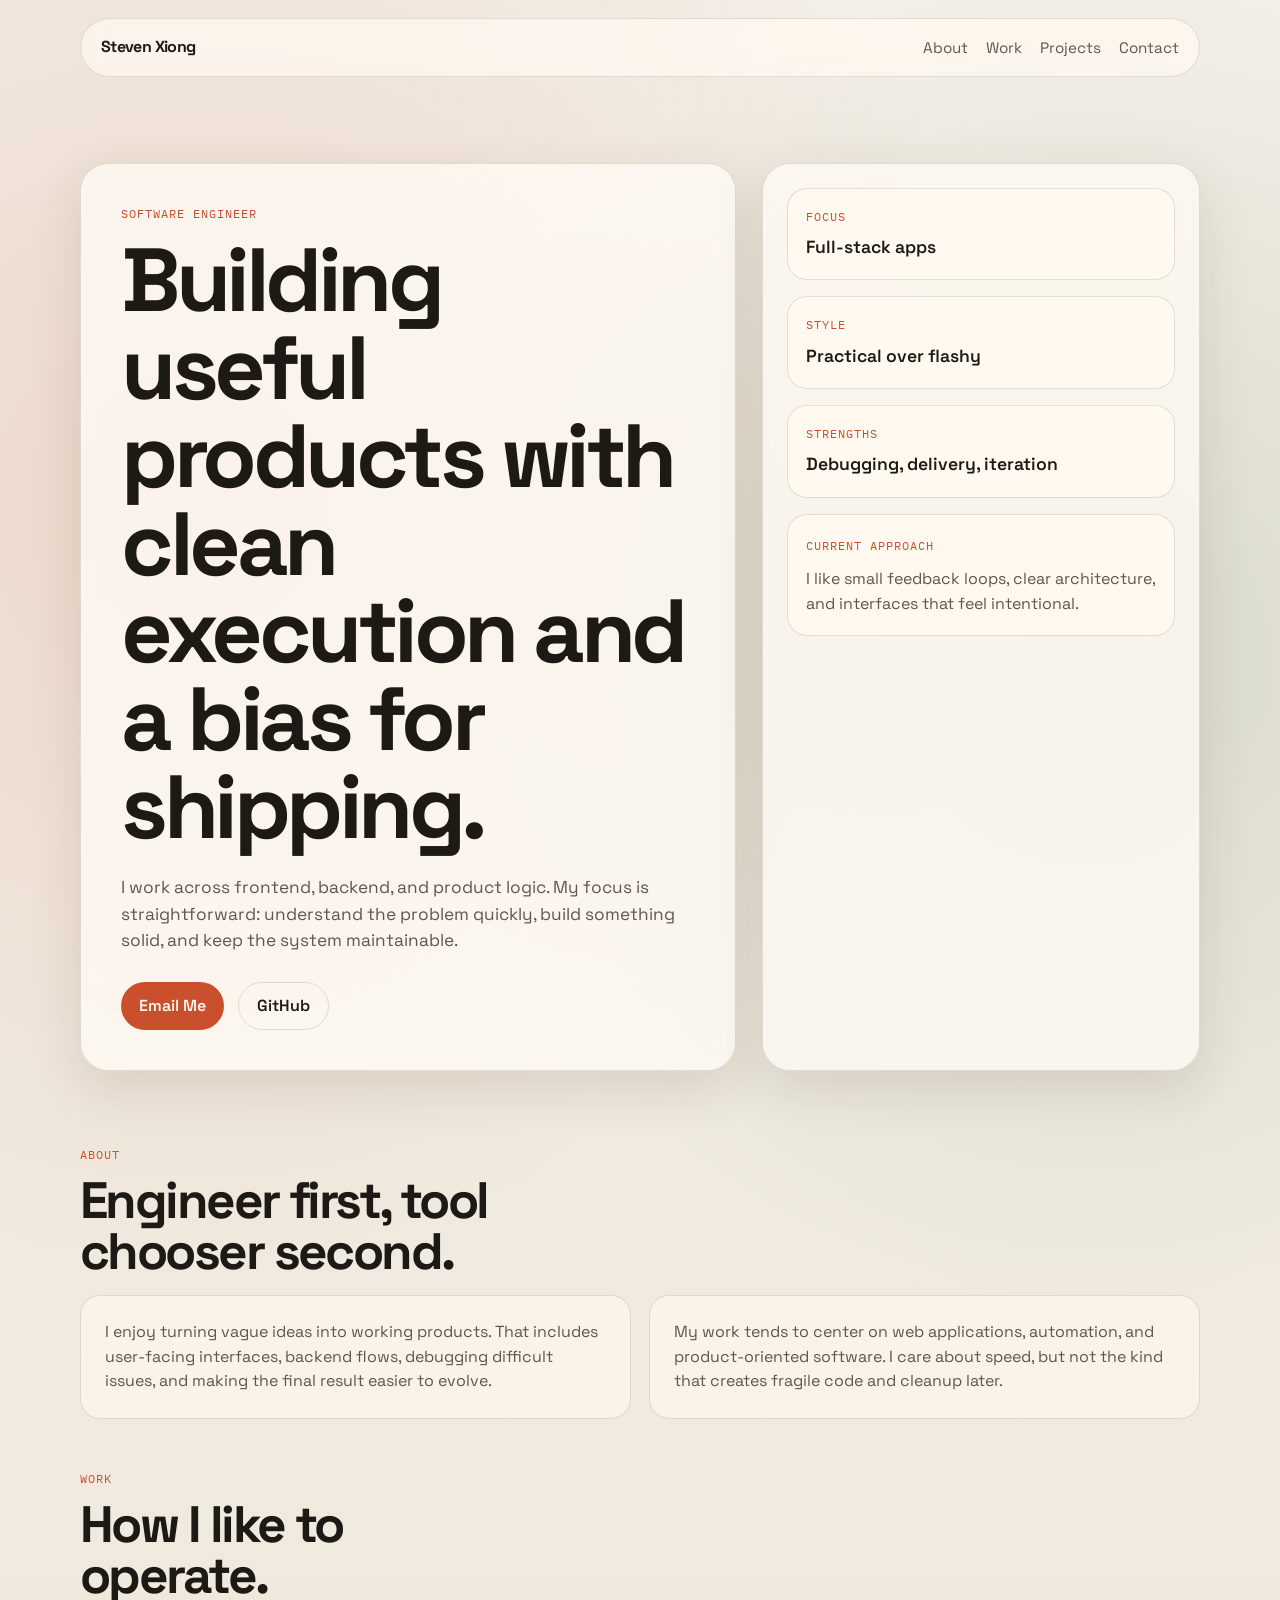
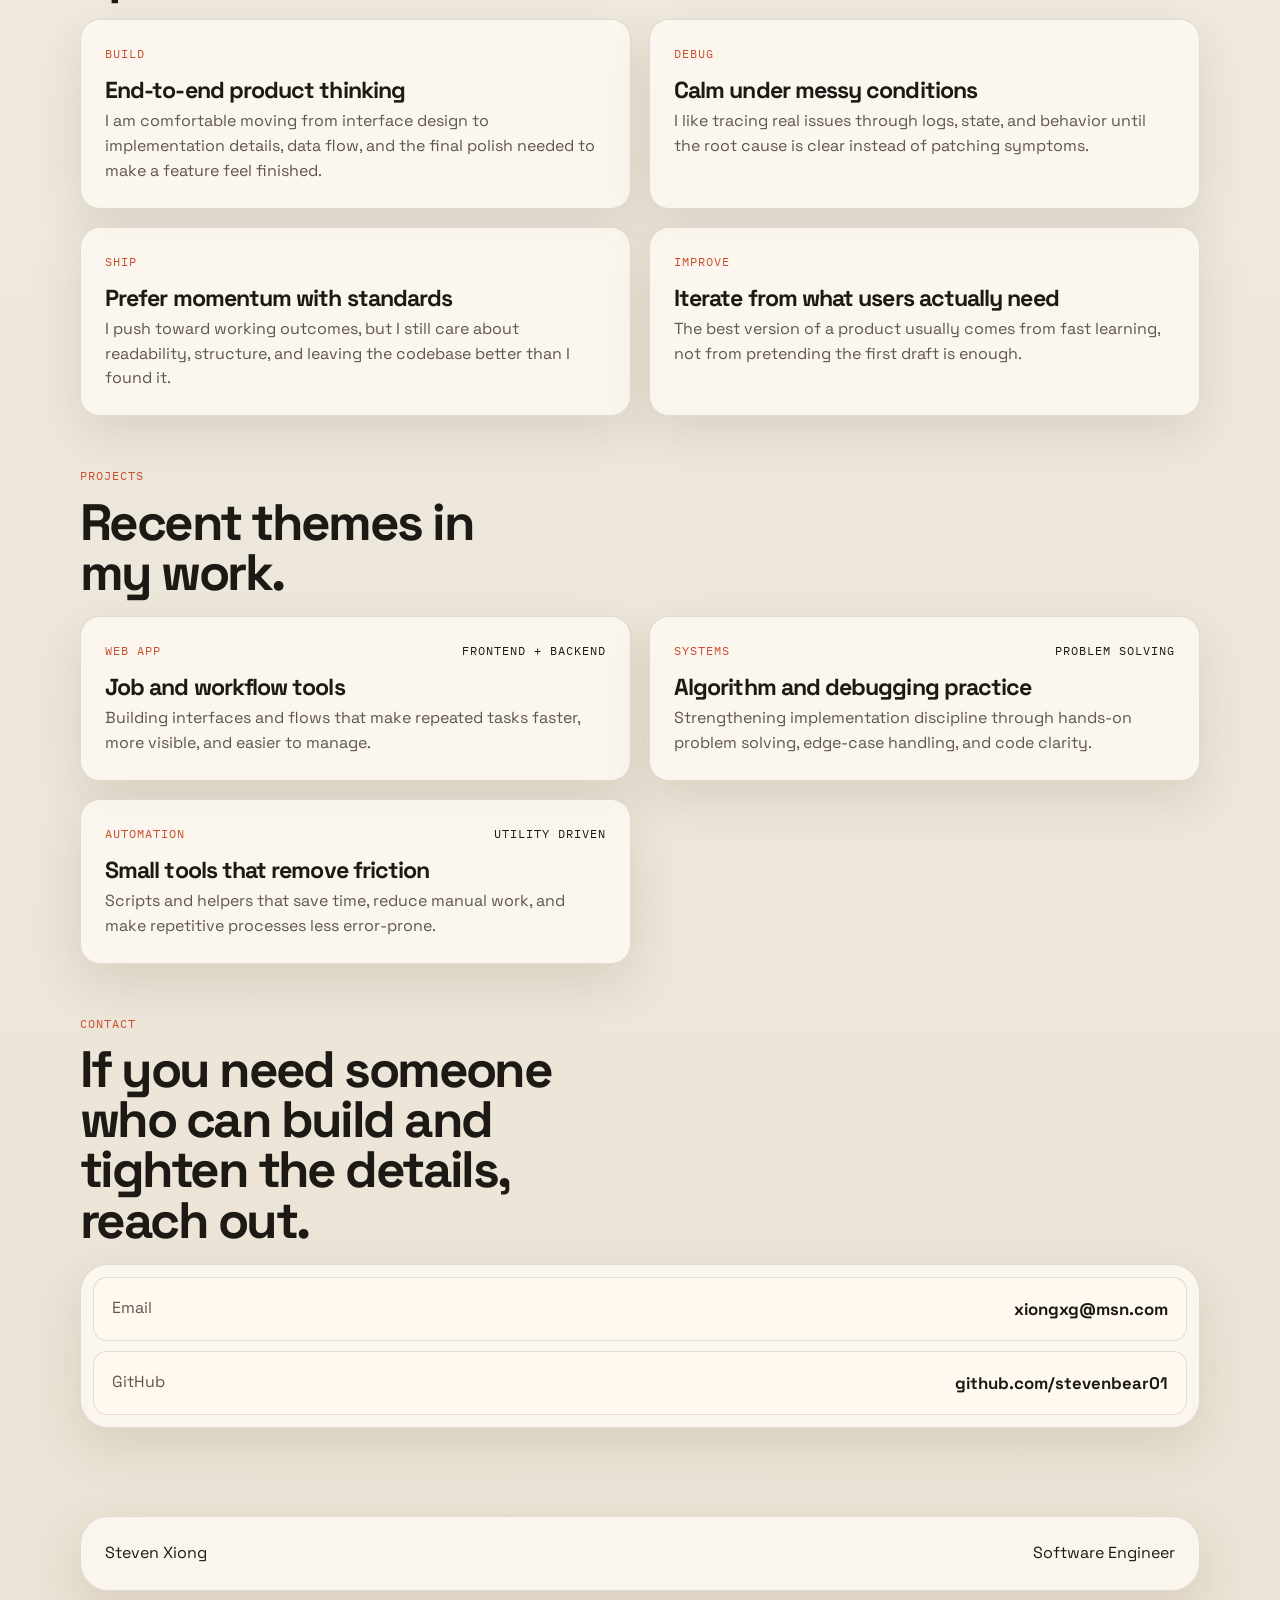
==== index.html @ 77565a5b "Build refreshed personal website" ====
<!DOCTYPE html>
<html lang="en">
<head>
    <meta charset="UTF-8">
    <meta name="viewport" content="width=device-width, initial-scale=1.0">
    <title>Steven Xiong | Software Engineer</title>
    <meta name="description" content="Steven Xiong builds practical software products with a focus on full-stack engineering, debugging, and systems that hold up in real use.">
    <link rel="preconnect" href="https://fonts.googleapis.com">
    <link rel="preconnect" href="https://fonts.gstatic.com" crossorigin>
    <link href="https://fonts.googleapis.com/css2?family=Space+Grotesk:wght@400;500;700&family=IBM+Plex+Mono:wght@400;500&display=swap" rel="stylesheet">
    <link rel="stylesheet" href="style.css">
</head>
<body>
    <div class="page-noise" aria-hidden="true"></div>
    <header class="topbar">
        <a class="wordmark" href="#home">Steven Xiong</a>
        <nav class="nav">
            <a href="#about">About</a>
            <a href="#work">Work</a>
            <a href="#projects">Projects</a>
            <a href="#contact">Contact</a>
        </nav>
    </header>

    <main>
        <section class="hero" id="home">
            <div class="hero-copy">
                <p class="eyebrow">Software Engineer</p>
                <h1>Building useful products with clean execution and a bias for shipping.</h1>
                <p class="hero-text">
                    I work across frontend, backend, and product logic. My focus is straightforward:
                    understand the problem quickly, build something solid, and keep the system maintainable.
                </p>
                <div class="hero-actions">
                    <a class="button button-primary" href="mailto:xiongxg@msn.com">Email Me</a>
                    <a class="button button-secondary" href="https://github.com/stevenbear01" target="_blank" rel="noreferrer">GitHub</a>
                </div>
            </div>
            <aside class="hero-panel">
                <div class="stat">
                    <span class="stat-label">Focus</span>
                    <span class="stat-value">Full-stack apps</span>
                </div>
                <div class="stat">
                    <span class="stat-label">Style</span>
                    <span class="stat-value">Practical over flashy</span>
                </div>
                <div class="stat">
                    <span class="stat-label">Strengths</span>
                    <span class="stat-value">Debugging, delivery, iteration</span>
                </div>
                <div class="hero-note">
                    <span class="note-kicker">Current approach</span>
                    <p>I like small feedback loops, clear architecture, and interfaces that feel intentional.</p>
                </div>
            </aside>
        </section>

        <section class="section" id="about">
            <div class="section-heading">
                <p class="eyebrow">About</p>
                <h2>Engineer first, tool chooser second.</h2>
            </div>
            <div class="about-grid">
                <p>
                    I enjoy turning vague ideas into working products. That includes user-facing interfaces,
                    backend flows, debugging difficult issues, and making the final result easier to evolve.
                </p>
                <p>
                    My work tends to center on web applications, automation, and product-oriented software.
                    I care about speed, but not the kind that creates fragile code and cleanup later.
                </p>
            </div>
        </section>

        <section class="section" id="work">
            <div class="section-heading">
                <p class="eyebrow">Work</p>
                <h2>How I like to operate.</h2>
            </div>
            <div class="cards two-column">
                <article class="card">
                    <p class="card-tag">Build</p>
                    <h3>End-to-end product thinking</h3>
                    <p>
                        I am comfortable moving from interface design to implementation details,
                        data flow, and the final polish needed to make a feature feel finished.
                    </p>
                </article>
                <article class="card">
                    <p class="card-tag">Debug</p>
                    <h3>Calm under messy conditions</h3>
                    <p>
                        I like tracing real issues through logs, state, and behavior until the root
                        cause is clear instead of patching symptoms.
                    </p>
                </article>
                <article class="card">
                    <p class="card-tag">Ship</p>
                    <h3>Prefer momentum with standards</h3>
                    <p>
                        I push toward working outcomes, but I still care about readability,
                        structure, and leaving the codebase better than I found it.
                    </p>
                </article>
                <article class="card">
                    <p class="card-tag">Improve</p>
                    <h3>Iterate from what users actually need</h3>
                    <p>
                        The best version of a product usually comes from fast learning,
                        not from pretending the first draft is enough.
                    </p>
                </article>
            </div>
        </section>

        <section class="section" id="projects">
            <div class="section-heading">
                <p class="eyebrow">Projects</p>
                <h2>Recent themes in my work.</h2>
            </div>
            <div class="cards project-grid">
                <article class="project-card">
                    <div class="project-top">
                        <p class="card-tag">Web App</p>
                        <span class="project-meta">Frontend + backend</span>
                    </div>
                    <h3>Job and workflow tools</h3>
                    <p>
                        Building interfaces and flows that make repeated tasks faster,
                        more visible, and easier to manage.
                    </p>
                </article>
                <article class="project-card">
                    <div class="project-top">
                        <p class="card-tag">Systems</p>
                        <span class="project-meta">Problem solving</span>
                    </div>
                    <h3>Algorithm and debugging practice</h3>
                    <p>
                        Strengthening implementation discipline through hands-on problem solving,
                        edge-case handling, and code clarity.
                    </p>
                </article>
                <article class="project-card">
                    <div class="project-top">
                        <p class="card-tag">Automation</p>
                        <span class="project-meta">Utility driven</span>
                    </div>
                    <h3>Small tools that remove friction</h3>
                    <p>
                        Scripts and helpers that save time, reduce manual work,
                        and make repetitive processes less error-prone.
                    </p>
                </article>
            </div>
        </section>

        <section class="section contact-section" id="contact">
            <div class="section-heading">
                <p class="eyebrow">Contact</p>
                <h2>If you need someone who can build and tighten the details, reach out.</h2>
            </div>
            <div class="contact-panel">
                <a class="contact-line" href="mailto:xiongxg@msn.com">
                    <span>Email</span>
                    <strong>xiongxg@msn.com</strong>
                </a>
                <a class="contact-line" href="https://github.com/stevenbear01" target="_blank" rel="noreferrer">
                    <span>GitHub</span>
                    <strong>github.com/stevenbear01</strong>
                </a>
            </div>
        </section>
    </main>

    <footer class="footer">
        <p>Steven Xiong</p>
        <p>Software Engineer</p>
    </footer>
</body>
</html>
---- style.css ----
:root {
    --bg: #f3efe7;
    --bg-deep: #ebe3d5;
    --surface: rgba(255, 251, 245, 0.76);
    --surface-strong: #fff9f0;
    --text: #1d1a16;
    --muted: #5f564d;
    --line: rgba(29, 26, 22, 0.12);
    --accent: #c94f2d;
    --accent-soft: #f2b98e;
    --shadow: 0 18px 50px rgba(74, 46, 24, 0.12);
    --radius-xl: 28px;
    --radius-lg: 20px;
    --radius-md: 14px;
}

* {
    box-sizing: border-box;
    margin: 0;
    padding: 0;
}

html {
    scroll-behavior: smooth;
}

body {
    min-height: 100vh;
    background:
        radial-gradient(circle at 15% 15%, rgba(201, 79, 45, 0.14), transparent 28%),
        radial-gradient(circle at 85% 20%, rgba(94, 126, 84, 0.18), transparent 24%),
        linear-gradient(180deg, var(--bg) 0%, var(--bg-deep) 100%);
    color: var(--text);
    font-family: "Space Grotesk", sans-serif;
    line-height: 1.55;
}

.page-noise {
    position: fixed;
    inset: 0;
    pointer-events: none;
    opacity: 0.18;
    background-image:
        linear-gradient(rgba(0, 0, 0, 0.03) 1px, transparent 1px),
        linear-gradient(90deg, rgba(0, 0, 0, 0.03) 1px, transparent 1px);
    background-size: 24px 24px;
    mask-image: radial-gradient(circle at center, black 40%, transparent 100%);
}

.topbar,
main,
.footer {
    width: min(1120px, calc(100% - 32px));
    margin: 0 auto;
}

.topbar {
    position: sticky;
    top: 0;
    z-index: 20;
    margin-top: 18px;
    padding: 16px 20px;
    border: 1px solid var(--line);
    border-radius: 999px;
    background: rgba(255, 249, 240, 0.74);
    backdrop-filter: blur(14px);
    display: flex;
    align-items: center;
    justify-content: space-between;
}

.wordmark {
    color: var(--text);
    text-decoration: none;
    font-weight: 700;
    letter-spacing: -0.04em;
}

.nav {
    display: flex;
    gap: 18px;
    flex-wrap: wrap;
}

.nav a {
    color: var(--muted);
    text-decoration: none;
    font-size: 0.95rem;
}

.nav a:hover,
.nav a:focus-visible,
.wordmark:hover,
.wordmark:focus-visible {
    color: var(--accent);
}

main {
    padding: 42px 0 80px;
}

.hero,
.section,
.footer {
    position: relative;
}

.hero {
    display: grid;
    grid-template-columns: 1.35fr 0.9fr;
    gap: 26px;
    align-items: stretch;
    padding: 44px 0 56px;
}

.hero-copy,
.hero-panel,
.card,
.project-card,
.contact-panel,
.footer {
    border: 1px solid var(--line);
    background: var(--surface);
    backdrop-filter: blur(8px);
    box-shadow: var(--shadow);
}

.hero-copy {
    border-radius: var(--radius-xl);
    padding: 40px;
}

.eyebrow,
.card-tag,
.stat-label,
.note-kicker,
.project-meta {
    font-family: "IBM Plex Mono", monospace;
    text-transform: uppercase;
    letter-spacing: 0.08em;
    font-size: 0.78rem;
}

.eyebrow,
.card-tag,
.stat-label,
.note-kicker {
    color: var(--accent);
}

.hero h1,
.section h2 {
    letter-spacing: -0.05em;
    line-height: 0.98;
}

.hero h1 {
    margin-top: 14px;
    font-size: clamp(3.2rem, 7vw, 6.4rem);
    max-width: 10ch;
}

.hero-text {
    margin-top: 22px;
    max-width: 58ch;
    font-size: 1.08rem;
    color: var(--muted);
}

.hero-actions {
    margin-top: 28px;
    display: flex;
    gap: 14px;
    flex-wrap: wrap;
}

.button {
    display: inline-flex;
    align-items: center;
    justify-content: center;
    min-height: 48px;
    padding: 0 18px;
    border-radius: 999px;
    text-decoration: none;
    font-weight: 600;
    transition: transform 180ms ease, background-color 180ms ease, color 180ms ease;
}

.button:hover,
.button:focus-visible {
    transform: translateY(-2px);
}

.button-primary {
    background: var(--accent);
    color: #fff8f1;
}

.button-secondary {
    border: 1px solid var(--line);
    background: transparent;
    color: var(--text);
}

.hero-panel {
    border-radius: var(--radius-xl);
    padding: 24px;
    display: grid;
    gap: 16px;
    align-content: start;
}

.stat,
.hero-note {
    border-radius: var(--radius-lg);
    background: var(--surface-strong);
    border: 1px solid var(--line);
    padding: 18px;
}

.stat {
    display: grid;
    gap: 8px;
}

.stat-value {
    font-size: 1.1rem;
    font-weight: 600;
}

.hero-note p {
    margin-top: 10px;
    color: var(--muted);
}

.section {
    padding: 18px 0 8px;
}

.section + .section {
    margin-top: 24px;
}

.section-heading {
    display: grid;
    gap: 12px;
    margin-bottom: 18px;
}

.section h2 {
    font-size: clamp(2rem, 4vw, 3.4rem);
    max-width: 13ch;
}

.about-grid {
    display: grid;
    grid-template-columns: 1fr 1fr;
    gap: 18px;
}

.about-grid p {
    padding: 24px;
    border-radius: var(--radius-lg);
    border: 1px solid var(--line);
    background: rgba(255, 249, 240, 0.6);
    color: var(--muted);
}

.cards {
    display: grid;
    gap: 18px;
}

.two-column,
.project-grid {
    grid-template-columns: repeat(2, minmax(0, 1fr));
}

.card,
.project-card {
    border-radius: var(--radius-lg);
    padding: 24px;
}

.card h3,
.project-card h3 {
    margin-top: 10px;
    font-size: 1.45rem;
    letter-spacing: -0.04em;
}

.card p:last-child,
.project-card p:last-child,
.contact-line span {
    color: var(--muted);
}

.project-top {
    display: flex;
    align-items: center;
    justify-content: space-between;
    gap: 12px;
}

.contact-section h2 {
    max-width: 15ch;
}

.contact-panel {
    border-radius: var(--radius-xl);
    padding: 12px;
    display: grid;
    gap: 10px;
}

.contact-line {
    display: flex;
    justify-content: space-between;
    gap: 16px;
    align-items: center;
    padding: 18px;
    border-radius: var(--radius-md);
    background: var(--surface-strong);
    border: 1px solid var(--line);
    text-decoration: none;
    color: var(--text);
}

.contact-line strong {
    font-size: 1.05rem;
}

.footer {
    margin-bottom: 28px;
    padding: 24px;
    border-radius: var(--radius-xl);
    display: flex;
    justify-content: space-between;
    gap: 12px;
}

@media (max-width: 900px) {
    .hero,
    .about-grid,
    .two-column,
    .project-grid {
        grid-template-columns: 1fr;
    }

    .topbar {
        border-radius: 26px;
        align-items: flex-start;
        flex-direction: column;
        gap: 14px;
    }

    .hero-copy,
    .hero-panel,
    .card,
    .project-card,
    .footer {
        box-shadow: 0 12px 32px rgba(74, 46, 24, 0.1);
    }
}

@media (max-width: 640px) {
    .topbar,
    main,
    .footer {
        width: min(100% - 20px, 1120px);
    }

    .hero-copy,
    .hero-panel,
    .card,
    .project-card,
    .about-grid p,
    .contact-panel {
        padding-left: 18px;
        padding-right: 18px;
    }

    .hero-copy {
        padding-top: 28px;
        padding-bottom: 28px;
    }

    .hero h1 {
        max-width: 12ch;
    }

    .contact-line,
    .footer {
        flex-direction: column;
        align-items: flex-start;
    }
}
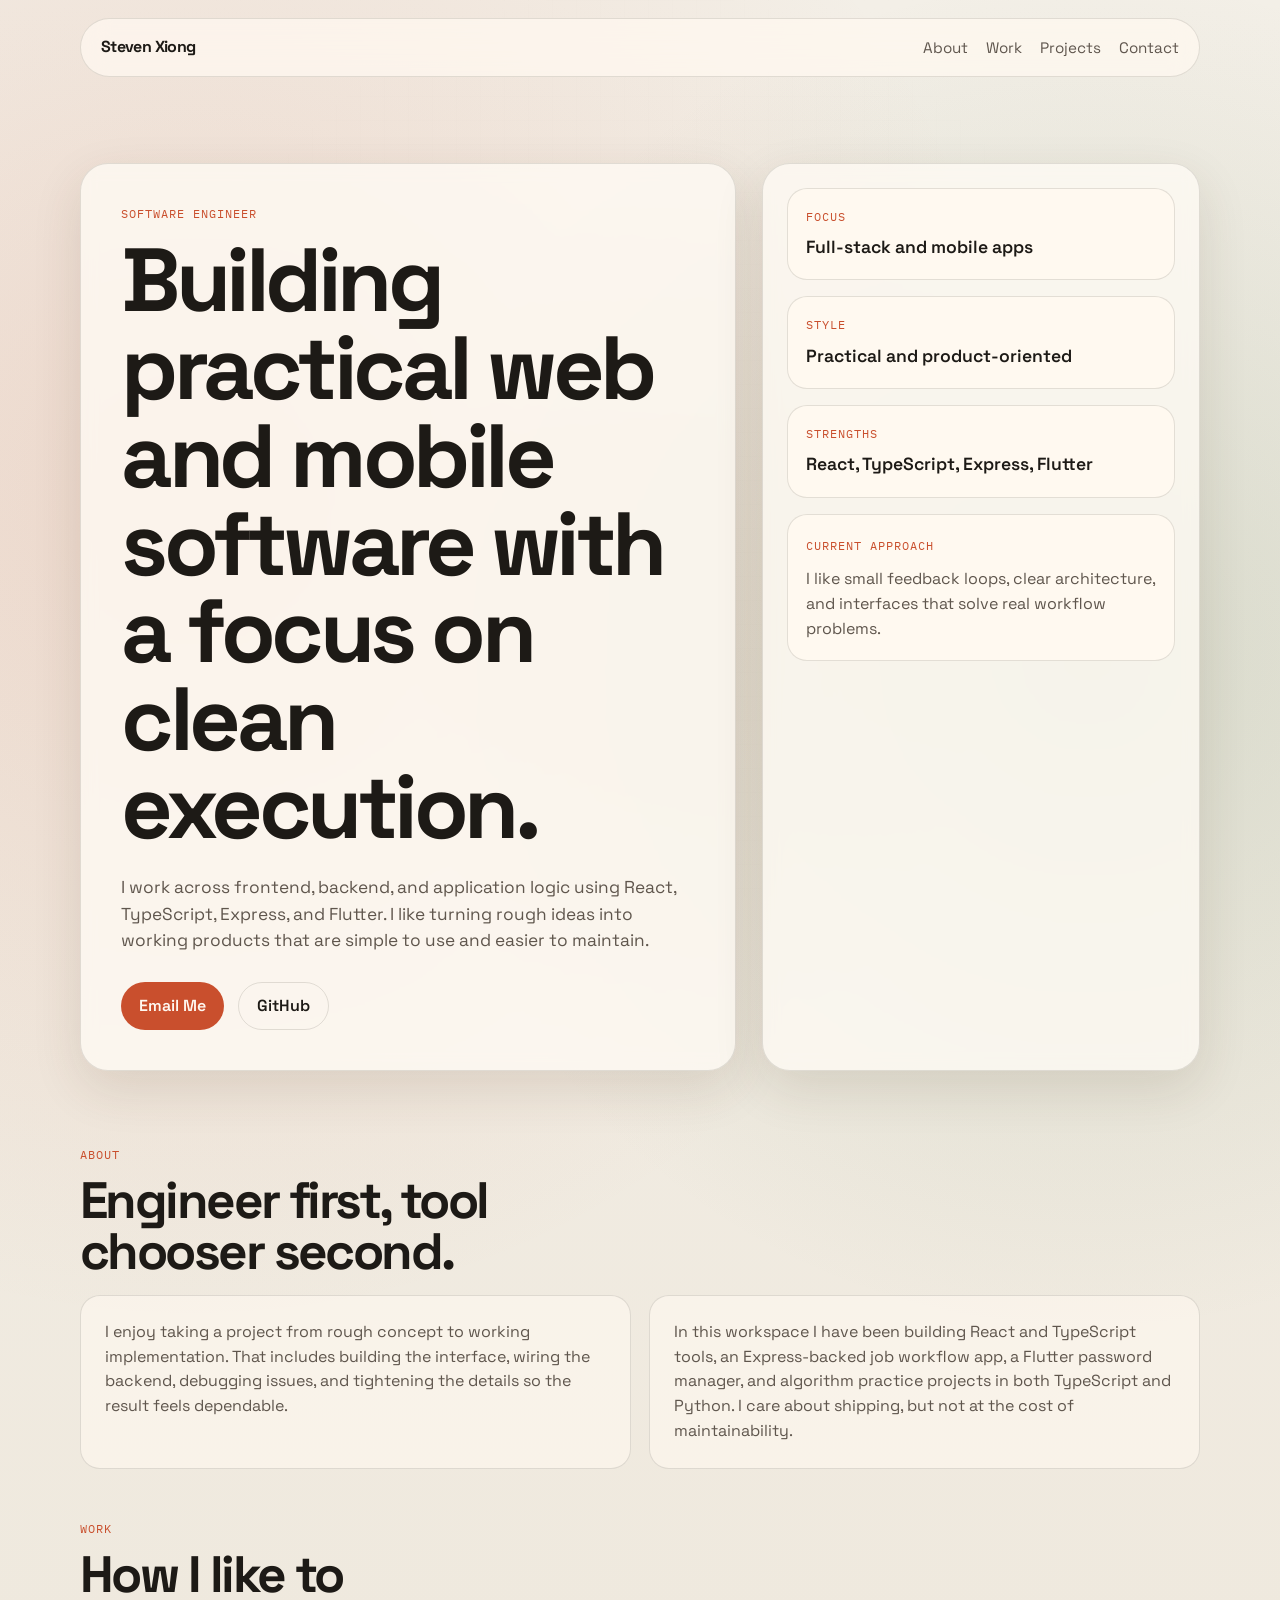
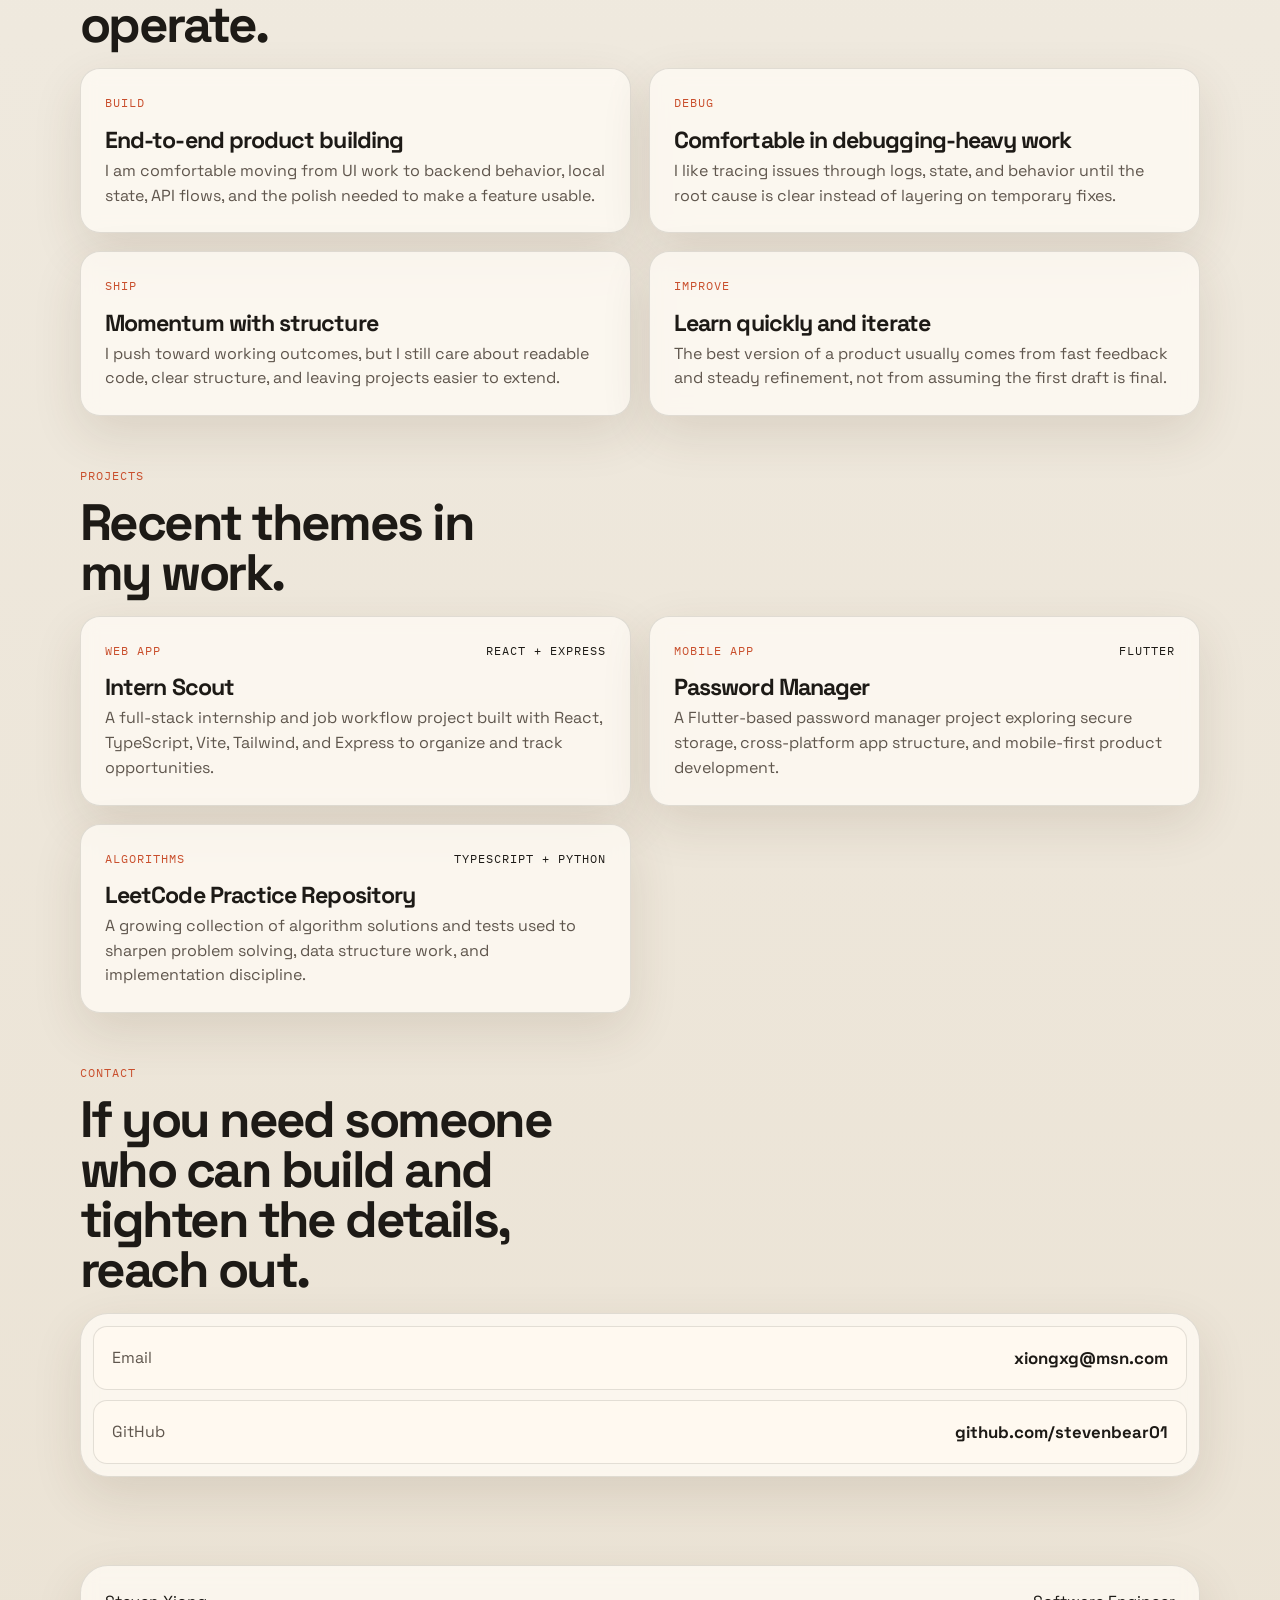
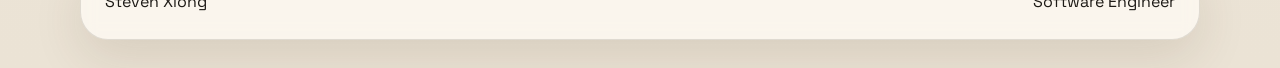
==== commit f7daf9d6: "Tailor website copy to real projects" ====
--- a/index.html
+++ b/index.html
@@ -26,10 +26,11 @@
         <section class="hero" id="home">
             <div class="hero-copy">
                 <p class="eyebrow">Software Engineer</p>
-                <h1>Building useful products with clean execution and a bias for shipping.</h1>
+                <h1>Building practical web and mobile software with a focus on clean execution.</h1>
                 <p class="hero-text">
-                    I work across frontend, backend, and product logic. My focus is straightforward:
-                    understand the problem quickly, build something solid, and keep the system maintainable.
+                    I work across frontend, backend, and application logic using React, TypeScript,
+                    Express, and Flutter. I like turning rough ideas into working products that are
+                    simple to use and easier to maintain.
                 </p>
                 <div class="hero-actions">
                     <a class="button button-primary" href="mailto:xiongxg@msn.com">Email Me</a>
@@ -39,19 +40,19 @@
             <aside class="hero-panel">
                 <div class="stat">
                     <span class="stat-label">Focus</span>
-                    <span class="stat-value">Full-stack apps</span>
+                    <span class="stat-value">Full-stack and mobile apps</span>
                 </div>
                 <div class="stat">
                     <span class="stat-label">Style</span>
-                    <span class="stat-value">Practical over flashy</span>
+                    <span class="stat-value">Practical and product-oriented</span>
                 </div>
                 <div class="stat">
                     <span class="stat-label">Strengths</span>
-                    <span class="stat-value">Debugging, delivery, iteration</span>
+                    <span class="stat-value">React, TypeScript, Express, Flutter</span>
                 </div>
                 <div class="hero-note">
                     <span class="note-kicker">Current approach</span>
-                    <p>I like small feedback loops, clear architecture, and interfaces that feel intentional.</p>
+                    <p>I like small feedback loops, clear architecture, and interfaces that solve real workflow problems.</p>
                 </div>
             </aside>
         </section>
@@ -63,12 +64,14 @@
             </div>
             <div class="about-grid">
                 <p>
-                    I enjoy turning vague ideas into working products. That includes user-facing interfaces,
-                    backend flows, debugging difficult issues, and making the final result easier to evolve.
+                    I enjoy taking a project from rough concept to working implementation. That includes
+                    building the interface, wiring the backend, debugging issues, and tightening the details
+                    so the result feels dependable.
                 </p>
                 <p>
-                    My work tends to center on web applications, automation, and product-oriented software.
-                    I care about speed, but not the kind that creates fragile code and cleanup later.
+                    In this workspace I have been building React and TypeScript tools, an Express-backed job
+                    workflow app, a Flutter password manager, and algorithm practice projects in both
+                    TypeScript and Python. I care about shipping, but not at the cost of maintainability.
                 </p>
             </div>
         </section>
@@ -81,34 +84,34 @@
             <div class="cards two-column">
                 <article class="card">
                     <p class="card-tag">Build</p>
-                    <h3>End-to-end product thinking</h3>
+                    <h3>End-to-end product building</h3>
                     <p>
-                        I am comfortable moving from interface design to implementation details,
-                        data flow, and the final polish needed to make a feature feel finished.
+                        I am comfortable moving from UI work to backend behavior, local state,
+                        API flows, and the polish needed to make a feature usable.
                     </p>
                 </article>
                 <article class="card">
                     <p class="card-tag">Debug</p>
-                    <h3>Calm under messy conditions</h3>
+                    <h3>Comfortable in debugging-heavy work</h3>
                     <p>
-                        I like tracing real issues through logs, state, and behavior until the root
-                        cause is clear instead of patching symptoms.
+                        I like tracing issues through logs, state, and behavior until the root cause
+                        is clear instead of layering on temporary fixes.
                     </p>
                 </article>
                 <article class="card">
                     <p class="card-tag">Ship</p>
-                    <h3>Prefer momentum with standards</h3>
+                    <h3>Momentum with structure</h3>
                     <p>
-                        I push toward working outcomes, but I still care about readability,
-                        structure, and leaving the codebase better than I found it.
+                        I push toward working outcomes, but I still care about readable code,
+                        clear structure, and leaving projects easier to extend.
                     </p>
                 </article>
                 <article class="card">
                     <p class="card-tag">Improve</p>
-                    <h3>Iterate from what users actually need</h3>
+                    <h3>Learn quickly and iterate</h3>
                     <p>
-                        The best version of a product usually comes from fast learning,
-                        not from pretending the first draft is enough.
+                        The best version of a product usually comes from fast feedback and steady
+                        refinement, not from assuming the first draft is final.
                     </p>
                 </article>
             </div>
@@ -123,34 +126,34 @@
                 <article class="project-card">
                     <div class="project-top">
                         <p class="card-tag">Web App</p>
-                        <span class="project-meta">Frontend + backend</span>
+                        <span class="project-meta">React + Express</span>
                     </div>
-                    <h3>Job and workflow tools</h3>
+                    <h3>Intern Scout</h3>
                     <p>
-                        Building interfaces and flows that make repeated tasks faster,
-                        more visible, and easier to manage.
+                        A full-stack internship and job workflow project built with React,
+                        TypeScript, Vite, Tailwind, and Express to organize and track opportunities.
                     </p>
                 </article>
                 <article class="project-card">
                     <div class="project-top">
-                        <p class="card-tag">Systems</p>
-                        <span class="project-meta">Problem solving</span>
+                        <p class="card-tag">Mobile App</p>
+                        <span class="project-meta">Flutter</span>
                     </div>
-                    <h3>Algorithm and debugging practice</h3>
+                    <h3>Password Manager</h3>
                     <p>
-                        Strengthening implementation discipline through hands-on problem solving,
-                        edge-case handling, and code clarity.
+                        A Flutter-based password manager project exploring secure storage,
+                        cross-platform app structure, and mobile-first product development.
                     </p>
                 </article>
                 <article class="project-card">
                     <div class="project-top">
-                        <p class="card-tag">Automation</p>
-                        <span class="project-meta">Utility driven</span>
+                        <p class="card-tag">Algorithms</p>
+                        <span class="project-meta">TypeScript + Python</span>
                     </div>
-                    <h3>Small tools that remove friction</h3>
+                    <h3>LeetCode Practice Repository</h3>
                     <p>
-                        Scripts and helpers that save time, reduce manual work,
-                        and make repetitive processes less error-prone.
+                        A growing collection of algorithm solutions and tests used to sharpen
+                        problem solving, data structure work, and implementation discipline.
                     </p>
                 </article>
             </div>
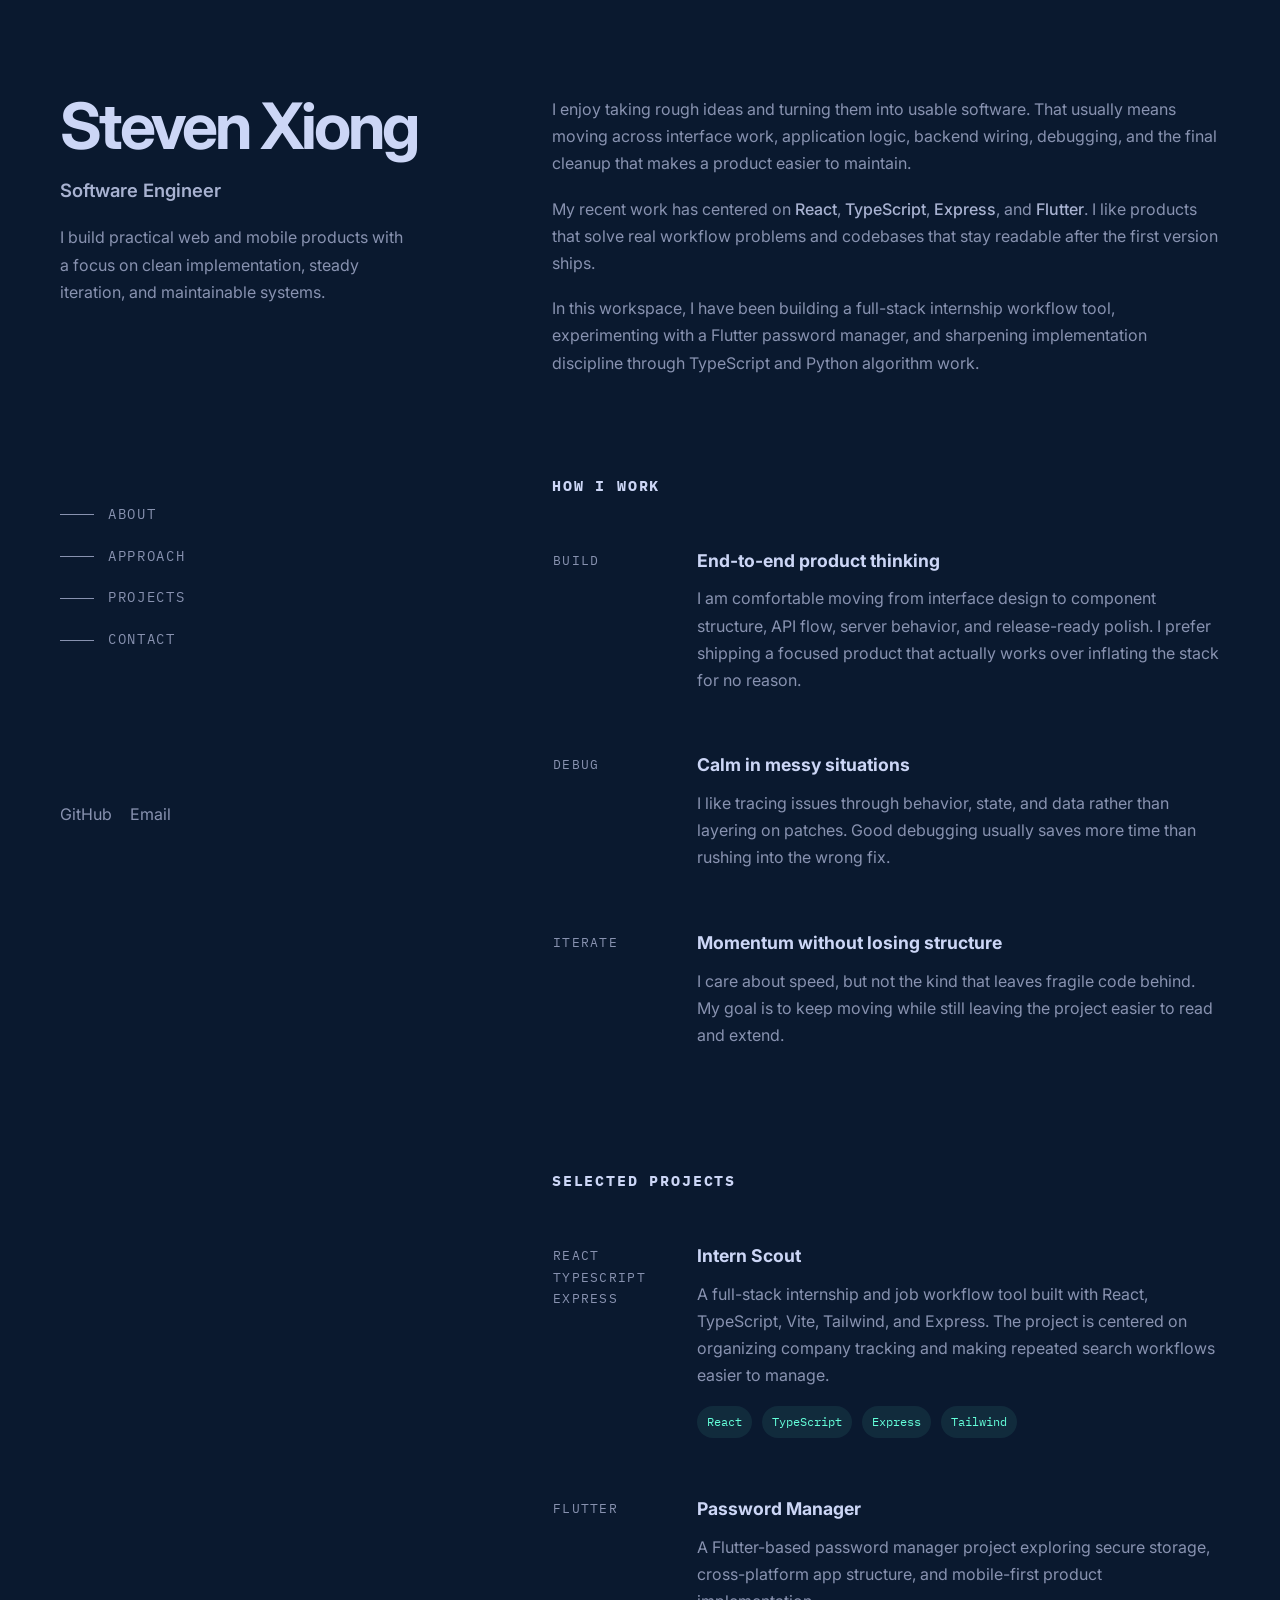
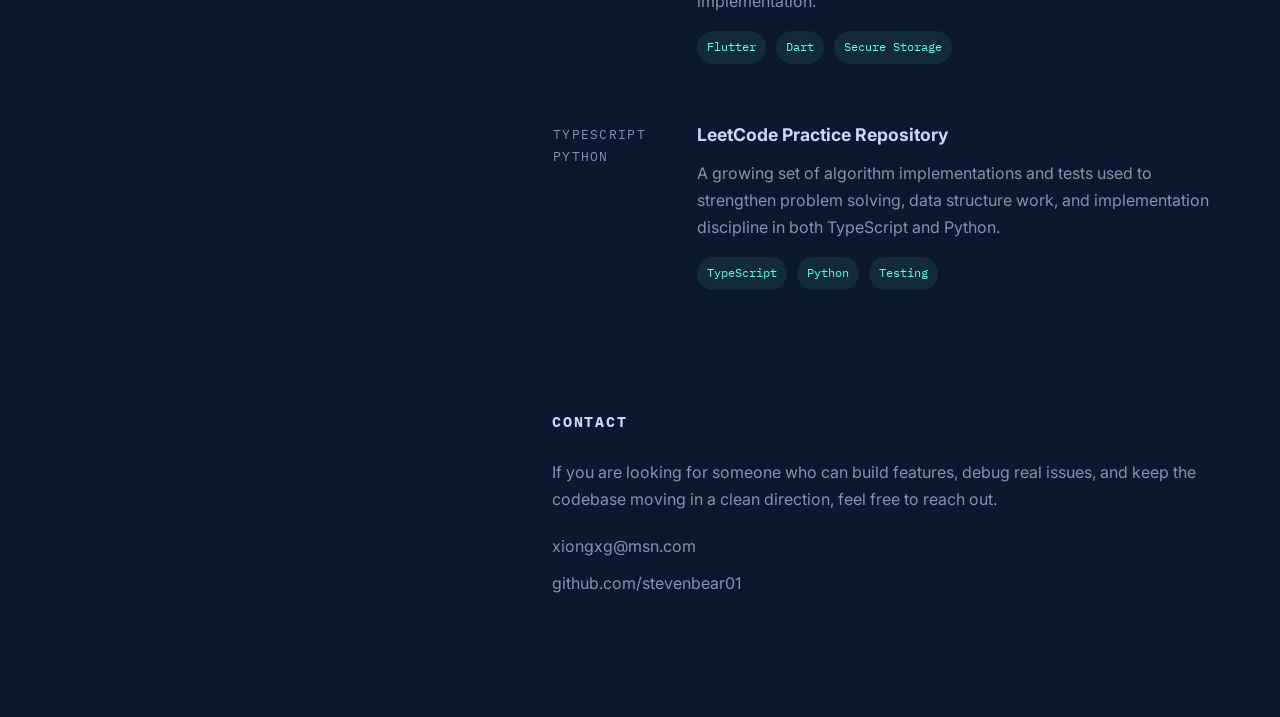
==== commit f3d5eca6: "Redesign site with left-sidebar portfolio layout" ====
--- a/index.html
+++ b/index.html
@@ -4,182 +4,164 @@
     <meta charset="UTF-8">
     <meta name="viewport" content="width=device-width, initial-scale=1.0">
     <title>Steven Xiong | Software Engineer</title>
-    <meta name="description" content="Steven Xiong builds practical software products with a focus on full-stack engineering, debugging, and systems that hold up in real use.">
+    <meta name="description" content="Steven Xiong is a software engineer building practical products with React, TypeScript, Express, and Flutter.">
     <link rel="preconnect" href="https://fonts.googleapis.com">
     <link rel="preconnect" href="https://fonts.gstatic.com" crossorigin>
-    <link href="https://fonts.googleapis.com/css2?family=Space+Grotesk:wght@400;500;700&family=IBM+Plex+Mono:wght@400;500&display=swap" rel="stylesheet">
+    <link href="https://fonts.googleapis.com/css2?family=Inter:wght@400;500;600;700&family=IBM+Plex+Mono:wght@400;500&display=swap" rel="stylesheet">
     <link rel="stylesheet" href="style.css">
 </head>
 <body>
-    <div class="page-noise" aria-hidden="true"></div>
-    <header class="topbar">
-        <a class="wordmark" href="#home">Steven Xiong</a>
-        <nav class="nav">
-            <a href="#about">About</a>
-            <a href="#work">Work</a>
-            <a href="#projects">Projects</a>
-            <a href="#contact">Contact</a>
-        </nav>
-    </header>
+    <div class="page-shell">
+        <aside class="sidebar">
+            <div class="sidebar-inner">
+                <div class="intro">
+                    <a class="brand" href="#top">Steven Xiong</a>
+                    <p class="role">Software Engineer</p>
+                    <p class="summary">
+                        I build practical web and mobile products with a focus on clean implementation,
+                        steady iteration, and maintainable systems.
+                    </p>
+                </div>
 
-    <main>
-        <section class="hero" id="home">
-            <div class="hero-copy">
-                <p class="eyebrow">Software Engineer</p>
-                <h1>Building practical web and mobile software with a focus on clean execution.</h1>
-                <p class="hero-text">
-                    I work across frontend, backend, and application logic using React, TypeScript,
-                    Express, and Flutter. I like turning rough ideas into working products that are
-                    simple to use and easier to maintain.
-                </p>
-                <div class="hero-actions">
-                    <a class="button button-primary" href="mailto:xiongxg@msn.com">Email Me</a>
-                    <a class="button button-secondary" href="https://github.com/stevenbear01" target="_blank" rel="noreferrer">GitHub</a>
+                <nav class="section-nav" aria-label="Section navigation">
+                    <a href="#about">About</a>
+                    <a href="#experience">Approach</a>
+                    <a href="#projects">Projects</a>
+                    <a href="#contact">Contact</a>
+                </nav>
+
+                <div class="sidebar-footer">
+                    <a href="https://github.com/stevenbear01" target="_blank" rel="noreferrer">GitHub</a>
+                    <a href="mailto:xiongxg@msn.com">Email</a>
                 </div>
             </div>
-            <aside class="hero-panel">
-                <div class="stat">
-                    <span class="stat-label">Focus</span>
-                    <span class="stat-value">Full-stack and mobile apps</span>
-                </div>
-                <div class="stat">
-                    <span class="stat-label">Style</span>
-                    <span class="stat-value">Practical and product-oriented</span>
-                </div>
-                <div class="stat">
-                    <span class="stat-label">Strengths</span>
-                    <span class="stat-value">React, TypeScript, Express, Flutter</span>
-                </div>
-                <div class="hero-note">
-                    <span class="note-kicker">Current approach</span>
-                    <p>I like small feedback loops, clear architecture, and interfaces that solve real workflow problems.</p>
-                </div>
-            </aside>
-        </section>
+        </aside>
 
-        <section class="section" id="about">
-            <div class="section-heading">
-                <p class="eyebrow">About</p>
-                <h2>Engineer first, tool chooser second.</h2>
-            </div>
-            <div class="about-grid">
+        <main class="content" id="top">
+            <section class="content-section" id="about">
                 <p>
-                    I enjoy taking a project from rough concept to working implementation. That includes
-                    building the interface, wiring the backend, debugging issues, and tightening the details
-                    so the result feels dependable.
+                    I enjoy taking rough ideas and turning them into usable software. That usually means
+                    moving across interface work, application logic, backend wiring, debugging, and the
+                    final cleanup that makes a product easier to maintain.
                 </p>
                 <p>
-                    In this workspace I have been building React and TypeScript tools, an Express-backed job
-                    workflow app, a Flutter password manager, and algorithm practice projects in both
-                    TypeScript and Python. I care about shipping, but not at the cost of maintainability.
+                    My recent work has centered on <span class="highlight">React</span>,
+                    <span class="highlight">TypeScript</span>, <span class="highlight">Express</span>,
+                    and <span class="highlight">Flutter</span>. I like products that solve real workflow
+                    problems and codebases that stay readable after the first version ships.
                 </p>
-            </div>
-        </section>
+                <p>
+                    In this workspace, I have been building a full-stack internship workflow tool,
+                    experimenting with a Flutter password manager, and sharpening implementation discipline
+                    through TypeScript and Python algorithm work.
+                </p>
+            </section>
 
-        <section class="section" id="work">
-            <div class="section-heading">
-                <p class="eyebrow">Work</p>
-                <h2>How I like to operate.</h2>
-            </div>
-            <div class="cards two-column">
-                <article class="card">
-                    <p class="card-tag">Build</p>
-                    <h3>End-to-end product building</h3>
-                    <p>
-                        I am comfortable moving from UI work to backend behavior, local state,
-                        API flows, and the polish needed to make a feature usable.
-                    </p>
+            <section class="content-section" id="experience">
+                <h2 class="section-title">How I Work</h2>
+
+                <article class="entry">
+                    <div class="entry-meta">Build</div>
+                    <div class="entry-body">
+                        <h3>End-to-end product thinking</h3>
+                        <p>
+                            I am comfortable moving from interface design to component structure, API flow,
+                            server behavior, and release-ready polish. I prefer shipping a focused product
+                            that actually works over inflating the stack for no reason.
+                        </p>
+                    </div>
                 </article>
-                <article class="card">
-                    <p class="card-tag">Debug</p>
-                    <h3>Comfortable in debugging-heavy work</h3>
-                    <p>
-                        I like tracing issues through logs, state, and behavior until the root cause
-                        is clear instead of layering on temporary fixes.
-                    </p>
+
+                <article class="entry">
+                    <div class="entry-meta">Debug</div>
+                    <div class="entry-body">
+                        <h3>Calm in messy situations</h3>
+                        <p>
+                            I like tracing issues through behavior, state, and data rather than layering
+                            on patches. Good debugging usually saves more time than rushing into the wrong fix.
+                        </p>
+                    </div>
                 </article>
-                <article class="card">
-                    <p class="card-tag">Ship</p>
-                    <h3>Momentum with structure</h3>
-                    <p>
-                        I push toward working outcomes, but I still care about readable code,
-                        clear structure, and leaving projects easier to extend.
-                    </p>
+
+                <article class="entry">
+                    <div class="entry-meta">Iterate</div>
+                    <div class="entry-body">
+                        <h3>Momentum without losing structure</h3>
+                        <p>
+                            I care about speed, but not the kind that leaves fragile code behind. My goal is
+                            to keep moving while still leaving the project easier to read and extend.
+                        </p>
+                    </div>
                 </article>
-                <article class="card">
-                    <p class="card-tag">Improve</p>
-                    <h3>Learn quickly and iterate</h3>
-                    <p>
-                        The best version of a product usually comes from fast feedback and steady
-                        refinement, not from assuming the first draft is final.
-                    </p>
-                </article>
-            </div>
-        </section>
+            </section>
 
-        <section class="section" id="projects">
-            <div class="section-heading">
-                <p class="eyebrow">Projects</p>
-                <h2>Recent themes in my work.</h2>
-            </div>
-            <div class="cards project-grid">
-                <article class="project-card">
-                    <div class="project-top">
-                        <p class="card-tag">Web App</p>
-                        <span class="project-meta">React + Express</span>
+            <section class="content-section" id="projects">
+                <h2 class="section-title">Selected Projects</h2>
+
+                <a class="project" href="https://github.com/stevenbear01" target="_blank" rel="noreferrer">
+                    <div class="project-kicker">React TypeScript Express</div>
+                    <div class="project-main">
+                        <h3>Intern Scout</h3>
+                        <p>
+                            A full-stack internship and job workflow tool built with React, TypeScript,
+                            Vite, Tailwind, and Express. The project is centered on organizing company
+                            tracking and making repeated search workflows easier to manage.
+                        </p>
+                        <ul class="tech-list">
+                            <li>React</li>
+                            <li>TypeScript</li>
+                            <li>Express</li>
+                            <li>Tailwind</li>
+                        </ul>
                     </div>
-                    <h3>Intern Scout</h3>
-                    <p>
-                        A full-stack internship and job workflow project built with React,
-                        TypeScript, Vite, Tailwind, and Express to organize and track opportunities.
-                    </p>
-                </article>
-                <article class="project-card">
-                    <div class="project-top">
-                        <p class="card-tag">Mobile App</p>
-                        <span class="project-meta">Flutter</span>
+                </a>
+
+                <a class="project" href="https://github.com/stevenbear01" target="_blank" rel="noreferrer">
+                    <div class="project-kicker">Flutter</div>
+                    <div class="project-main">
+                        <h3>Password Manager</h3>
+                        <p>
+                            A Flutter-based password manager project exploring secure storage,
+                            cross-platform app structure, and mobile-first product implementation.
+                        </p>
+                        <ul class="tech-list">
+                            <li>Flutter</li>
+                            <li>Dart</li>
+                            <li>Secure Storage</li>
+                        </ul>
                     </div>
-                    <h3>Password Manager</h3>
-                    <p>
-                        A Flutter-based password manager project exploring secure storage,
-                        cross-platform app structure, and mobile-first product development.
-                    </p>
-                </article>
-                <article class="project-card">
-                    <div class="project-top">
-                        <p class="card-tag">Algorithms</p>
-                        <span class="project-meta">TypeScript + Python</span>
+                </a>
+
+                <a class="project" href="https://github.com/stevenbear01" target="_blank" rel="noreferrer">
+                    <div class="project-kicker">TypeScript Python</div>
+                    <div class="project-main">
+                        <h3>LeetCode Practice Repository</h3>
+                        <p>
+                            A growing set of algorithm implementations and tests used to strengthen
+                            problem solving, data structure work, and implementation discipline in both
+                            TypeScript and Python.
+                        </p>
+                        <ul class="tech-list">
+                            <li>TypeScript</li>
+                            <li>Python</li>
+                            <li>Testing</li>
+                        </ul>
                     </div>
-                    <h3>LeetCode Practice Repository</h3>
-                    <p>
-                        A growing collection of algorithm solutions and tests used to sharpen
-                        problem solving, data structure work, and implementation discipline.
-                    </p>
-                </article>
-            </div>
-        </section>
+                </a>
+            </section>
 
-        <section class="section contact-section" id="contact">
-            <div class="section-heading">
-                <p class="eyebrow">Contact</p>
-                <h2>If you need someone who can build and tighten the details, reach out.</h2>
-            </div>
-            <div class="contact-panel">
-                <a class="contact-line" href="mailto:xiongxg@msn.com">
-                    <span>Email</span>
-                    <strong>xiongxg@msn.com</strong>
-                </a>
-                <a class="contact-line" href="https://github.com/stevenbear01" target="_blank" rel="noreferrer">
-                    <span>GitHub</span>
-                    <strong>github.com/stevenbear01</strong>
-                </a>
-            </div>
-        </section>
-    </main>
-
-    <footer class="footer">
-        <p>Steven Xiong</p>
-        <p>Software Engineer</p>
-    </footer>
+            <section class="content-section contact-section" id="contact">
+                <h2 class="section-title">Contact</h2>
+                <p>
+                    If you are looking for someone who can build features, debug real issues,
+                    and keep the codebase moving in a clean direction, feel free to reach out.
+                </p>
+                <div class="contact-links">
+                    <a href="mailto:xiongxg@msn.com">xiongxg@msn.com</a>
+                    <a href="https://github.com/stevenbear01" target="_blank" rel="noreferrer">github.com/stevenbear01</a>
+                </div>
+            </section>
+        </main>
+    </div>
 </body>
 </html>
--- a/style.css
+++ b/style.css
@@ -1,17 +1,14 @@
 :root {
-    --bg: #f3efe7;
-    --bg-deep: #ebe3d5;
-    --surface: rgba(255, 251, 245, 0.76);
-    --surface-strong: #fff9f0;
-    --text: #1d1a16;
-    --muted: #5f564d;
-    --line: rgba(29, 26, 22, 0.12);
-    --accent: #c94f2d;
-    --accent-soft: #f2b98e;
-    --shadow: 0 18px 50px rgba(74, 46, 24, 0.12);
-    --radius-xl: 28px;
-    --radius-lg: 20px;
-    --radius-md: 14px;
+    --bg: #0a192f;
+    --bg-soft: #112240;
+    --bg-hover: rgba(148, 163, 184, 0.08);
+    --text: #ccd6f6;
+    --muted: #8892b0;
+    --muted-soft: #a8b2d1;
+    --accent: #64ffda;
+    --line: rgba(136, 146, 176, 0.22);
+    --shadow: 0 20px 60px rgba(2, 12, 27, 0.7);
+    --max-width: 1160px;
 }
 
 * {
@@ -26,372 +23,266 @@
 
 body {
     min-height: 100vh;
-    background:
-        radial-gradient(circle at 15% 15%, rgba(201, 79, 45, 0.14), transparent 28%),
-        radial-gradient(circle at 85% 20%, rgba(94, 126, 84, 0.18), transparent 24%),
-        linear-gradient(180deg, var(--bg) 0%, var(--bg-deep) 100%);
+    background: var(--bg);
     color: var(--text);
-    font-family: "Space Grotesk", sans-serif;
-    line-height: 1.55;
-}
-
-.page-noise {
-    position: fixed;
-    inset: 0;
-    pointer-events: none;
-    opacity: 0.18;
-    background-image:
-        linear-gradient(rgba(0, 0, 0, 0.03) 1px, transparent 1px),
-        linear-gradient(90deg, rgba(0, 0, 0, 0.03) 1px, transparent 1px);
-    background-size: 24px 24px;
-    mask-image: radial-gradient(circle at center, black 40%, transparent 100%);
-}
-
-.topbar,
-main,
-.footer {
-    width: min(1120px, calc(100% - 32px));
+    font-family: "Inter", sans-serif;
+    line-height: 1.7;
+}
+
+a {
+    color: inherit;
+}
+
+.page-shell {
+    width: min(var(--max-width), calc(100% - 48px));
     margin: 0 auto;
-}
-
-.topbar {
+    display: grid;
+    grid-template-columns: minmax(320px, 420px) minmax(0, 1fr);
+    gap: 72px;
+    padding: 0 0 72px;
+}
+
+.sidebar {
+    position: relative;
+}
+
+.sidebar-inner {
     position: sticky;
     top: 0;
-    z-index: 20;
+    min-height: 100vh;
+    padding: 96px 0 72px;
+    display: flex;
+    flex-direction: column;
+    justify-content: space-between;
+}
+
+.brand {
+    display: inline-block;
+    text-decoration: none;
+    font-size: clamp(2.7rem, 5vw, 4rem);
+    font-weight: 700;
+    line-height: 0.95;
+    letter-spacing: -0.05em;
+}
+
+.role {
     margin-top: 18px;
-    padding: 16px 20px;
-    border: 1px solid var(--line);
-    border-radius: 999px;
-    background: rgba(255, 249, 240, 0.74);
-    backdrop-filter: blur(14px);
-    display: flex;
+    font-size: 1.15rem;
+    font-weight: 600;
+    color: var(--muted-soft);
+}
+
+.summary {
+    margin-top: 18px;
+    max-width: 22rem;
+    color: var(--muted);
+}
+
+.section-nav {
+    margin-top: 48px;
+    display: grid;
+    gap: 18px;
+}
+
+.section-nav a {
+    width: fit-content;
+    color: var(--muted);
+    text-decoration: none;
+    font-family: "IBM Plex Mono", monospace;
+    font-size: 0.88rem;
+    text-transform: uppercase;
+    letter-spacing: 0.12em;
+    display: inline-flex;
     align-items: center;
-    justify-content: space-between;
-}
-
-.wordmark {
-    color: var(--text);
-    text-decoration: none;
-    font-weight: 700;
-    letter-spacing: -0.04em;
-}
-
-.nav {
+    gap: 14px;
+    transition: color 180ms ease;
+}
+
+.section-nav a::before {
+    content: "";
+    width: 34px;
+    height: 1px;
+    background: var(--muted);
+    transition: width 180ms ease, background-color 180ms ease;
+}
+
+.section-nav a:hover,
+.section-nav a:focus-visible,
+.sidebar-footer a:hover,
+.sidebar-footer a:focus-visible,
+.contact-links a:hover,
+.contact-links a:focus-visible,
+.project:hover h3,
+.project:focus-visible h3 {
+    color: var(--accent);
+}
+
+.section-nav a:hover::before,
+.section-nav a:focus-visible::before {
+    width: 72px;
+    background: var(--accent);
+}
+
+.sidebar-footer {
     display: flex;
     gap: 18px;
     flex-wrap: wrap;
 }
 
-.nav a {
-    color: var(--muted);
-    text-decoration: none;
+.sidebar-footer a,
+.contact-links a {
+    color: var(--muted);
+    text-decoration: none;
+    transition: color 180ms ease;
+}
+
+.content {
+    padding: 96px 0 0;
+}
+
+.content-section + .content-section {
+    margin-top: 96px;
+}
+
+.content-section p {
+    color: var(--muted);
+}
+
+.content-section p + p {
+    margin-top: 18px;
+}
+
+.highlight {
+    color: var(--muted-soft);
+    font-weight: 500;
+}
+
+.section-title {
+    margin-bottom: 24px;
+    color: var(--text);
     font-size: 0.95rem;
-}
-
-.nav a:hover,
-.nav a:focus-visible,
-.wordmark:hover,
-.wordmark:focus-visible {
+    font-family: "IBM Plex Mono", monospace;
+    text-transform: uppercase;
+    letter-spacing: 0.12em;
+}
+
+.entry,
+.project {
+    display: grid;
+    grid-template-columns: 120px minmax(0, 1fr);
+    gap: 24px;
+    padding: 22px 18px;
+    margin: 0 -18px;
+    border: 1px solid transparent;
+    border-radius: 14px;
+    text-decoration: none;
+    transition: background-color 180ms ease, border-color 180ms ease, transform 180ms ease;
+}
+
+.entry + .entry,
+.project + .project {
+    margin-top: 10px;
+}
+
+.entry:hover,
+.entry:focus-within,
+.project:hover,
+.project:focus-visible {
+    background: var(--bg-hover);
+    border-color: rgba(100, 255, 218, 0.12);
+    transform: translateY(-2px);
+}
+
+.entry-meta,
+.project-kicker {
+    color: var(--muted);
+    font-family: "IBM Plex Mono", monospace;
+    font-size: 0.8rem;
+    text-transform: uppercase;
+    letter-spacing: 0.1em;
+    padding-top: 4px;
+}
+
+.entry-body h3,
+.project-main h3 {
+    font-size: 1.1rem;
+    color: var(--text);
+    transition: color 180ms ease;
+}
+
+.entry-body p,
+.project-main p {
+    margin-top: 10px;
+}
+
+.tech-list {
+    list-style: none;
+    display: flex;
+    flex-wrap: wrap;
+    gap: 10px;
+    margin-top: 16px;
+}
+
+.tech-list li {
+    padding: 6px 10px;
+    border-radius: 999px;
+    background: rgba(100, 255, 218, 0.08);
     color: var(--accent);
-}
-
-main {
-    padding: 42px 0 80px;
-}
-
-.hero,
-.section,
-.footer {
-    position: relative;
-}
-
-.hero {
-    display: grid;
-    grid-template-columns: 1.35fr 0.9fr;
-    gap: 26px;
-    align-items: stretch;
-    padding: 44px 0 56px;
-}
-
-.hero-copy,
-.hero-panel,
-.card,
-.project-card,
-.contact-panel,
-.footer {
-    border: 1px solid var(--line);
-    background: var(--surface);
-    backdrop-filter: blur(8px);
-    box-shadow: var(--shadow);
-}
-
-.hero-copy {
-    border-radius: var(--radius-xl);
-    padding: 40px;
-}
-
-.eyebrow,
-.card-tag,
-.stat-label,
-.note-kicker,
-.project-meta {
-    font-family: "IBM Plex Mono", monospace;
-    text-transform: uppercase;
-    letter-spacing: 0.08em;
-    font-size: 0.78rem;
-}
-
-.eyebrow,
-.card-tag,
-.stat-label,
-.note-kicker {
-    color: var(--accent);
-}
-
-.hero h1,
-.section h2 {
-    letter-spacing: -0.05em;
-    line-height: 0.98;
-}
-
-.hero h1 {
-    margin-top: 14px;
-    font-size: clamp(3.2rem, 7vw, 6.4rem);
-    max-width: 10ch;
-}
-
-.hero-text {
-    margin-top: 22px;
-    max-width: 58ch;
-    font-size: 1.08rem;
-    color: var(--muted);
-}
-
-.hero-actions {
-    margin-top: 28px;
-    display: flex;
-    gap: 14px;
-    flex-wrap: wrap;
-}
-
-.button {
-    display: inline-flex;
-    align-items: center;
-    justify-content: center;
-    min-height: 48px;
-    padding: 0 18px;
-    border-radius: 999px;
-    text-decoration: none;
-    font-weight: 600;
-    transition: transform 180ms ease, background-color 180ms ease, color 180ms ease;
-}
-
-.button:hover,
-.button:focus-visible {
-    transform: translateY(-2px);
-}
-
-.button-primary {
-    background: var(--accent);
-    color: #fff8f1;
-}
-
-.button-secondary {
-    border: 1px solid var(--line);
-    background: transparent;
-    color: var(--text);
-}
-
-.hero-panel {
-    border-radius: var(--radius-xl);
-    padding: 24px;
-    display: grid;
-    gap: 16px;
-    align-content: start;
-}
-
-.stat,
-.hero-note {
-    border-radius: var(--radius-lg);
-    background: var(--surface-strong);
-    border: 1px solid var(--line);
-    padding: 18px;
-}
-
-.stat {
-    display: grid;
-    gap: 8px;
-}
-
-.stat-value {
-    font-size: 1.1rem;
-    font-weight: 600;
-}
-
-.hero-note p {
-    margin-top: 10px;
-    color: var(--muted);
-}
-
-.section {
-    padding: 18px 0 8px;
-}
-
-.section + .section {
-    margin-top: 24px;
-}
-
-.section-heading {
-    display: grid;
-    gap: 12px;
-    margin-bottom: 18px;
-}
-
-.section h2 {
-    font-size: clamp(2rem, 4vw, 3.4rem);
-    max-width: 13ch;
-}
-
-.about-grid {
-    display: grid;
-    grid-template-columns: 1fr 1fr;
-    gap: 18px;
-}
-
-.about-grid p {
-    padding: 24px;
-    border-radius: var(--radius-lg);
-    border: 1px solid var(--line);
-    background: rgba(255, 249, 240, 0.6);
-    color: var(--muted);
-}
-
-.cards {
-    display: grid;
-    gap: 18px;
-}
-
-.two-column,
-.project-grid {
-    grid-template-columns: repeat(2, minmax(0, 1fr));
-}
-
-.card,
-.project-card {
-    border-radius: var(--radius-lg);
-    padding: 24px;
-}
-
-.card h3,
-.project-card h3 {
-    margin-top: 10px;
-    font-size: 1.45rem;
-    letter-spacing: -0.04em;
-}
-
-.card p:last-child,
-.project-card p:last-child,
-.contact-line span {
-    color: var(--muted);
-}
-
-.project-top {
-    display: flex;
-    align-items: center;
-    justify-content: space-between;
-    gap: 12px;
-}
-
-.contact-section h2 {
-    max-width: 15ch;
-}
-
-.contact-panel {
-    border-radius: var(--radius-xl);
-    padding: 12px;
+    font-family: "IBM Plex Mono", monospace;
+    font-size: 0.75rem;
+}
+
+.contact-section {
+    padding-bottom: 48px;
+}
+
+.contact-links {
+    margin-top: 20px;
     display: grid;
     gap: 10px;
 }
 
-.contact-line {
-    display: flex;
-    justify-content: space-between;
-    gap: 16px;
-    align-items: center;
-    padding: 18px;
-    border-radius: var(--radius-md);
-    background: var(--surface-strong);
-    border: 1px solid var(--line);
-    text-decoration: none;
-    color: var(--text);
-}
-
-.contact-line strong {
-    font-size: 1.05rem;
-}
-
-.footer {
-    margin-bottom: 28px;
-    padding: 24px;
-    border-radius: var(--radius-xl);
-    display: flex;
-    justify-content: space-between;
-    gap: 12px;
-}
-
-@media (max-width: 900px) {
-    .hero,
-    .about-grid,
-    .two-column,
-    .project-grid {
+@media (max-width: 980px) {
+    .page-shell {
         grid-template-columns: 1fr;
-    }
-
-    .topbar {
-        border-radius: 26px;
-        align-items: flex-start;
-        flex-direction: column;
-        gap: 14px;
-    }
-
-    .hero-copy,
-    .hero-panel,
-    .card,
-    .project-card,
-    .footer {
-        box-shadow: 0 12px 32px rgba(74, 46, 24, 0.1);
+        gap: 24px;
+    }
+
+    .sidebar-inner {
+        position: static;
+        min-height: auto;
+        padding: 48px 0 0;
+        gap: 28px;
+    }
+
+    .content {
+        padding-top: 20px;
+    }
+
+    .section-nav {
+        gap: 12px;
+    }
+
+    .section-nav a::before {
+        width: 20px;
     }
 }
 
 @media (max-width: 640px) {
-    .topbar,
-    main,
-    .footer {
-        width: min(100% - 20px, 1120px);
-    }
-
-    .hero-copy,
-    .hero-panel,
-    .card,
-    .project-card,
-    .about-grid p,
-    .contact-panel {
-        padding-left: 18px;
-        padding-right: 18px;
-    }
-
-    .hero-copy {
-        padding-top: 28px;
-        padding-bottom: 28px;
-    }
-
-    .hero h1 {
-        max-width: 12ch;
-    }
-
-    .contact-line,
-    .footer {
-        flex-direction: column;
-        align-items: flex-start;
-    }
-}
+    .page-shell {
+        width: min(100% - 28px, var(--max-width));
+    }
+
+    .entry,
+    .project {
+        grid-template-columns: 1fr;
+        gap: 10px;
+        padding: 18px 14px;
+        margin-left: -14px;
+        margin-right: -14px;
+    }
+
+    .content-section + .content-section {
+        margin-top: 72px;
+    }
+}
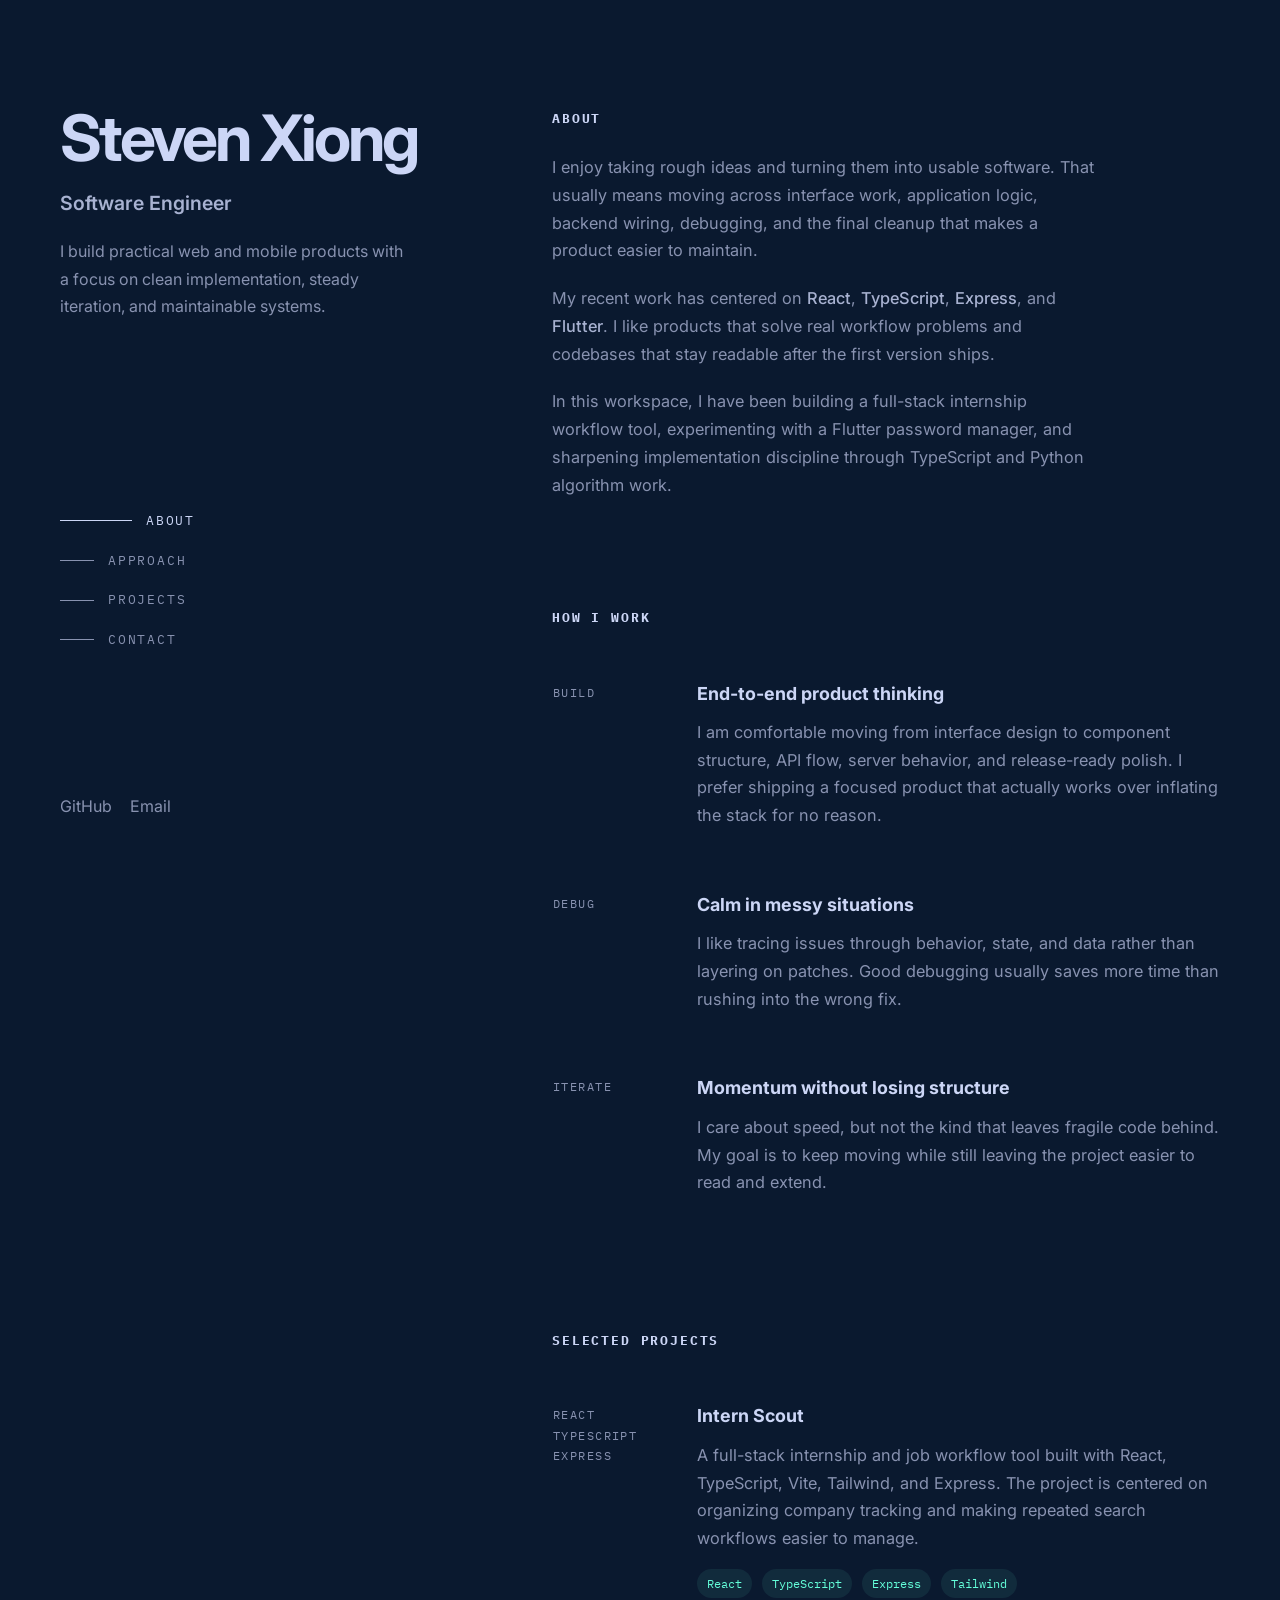
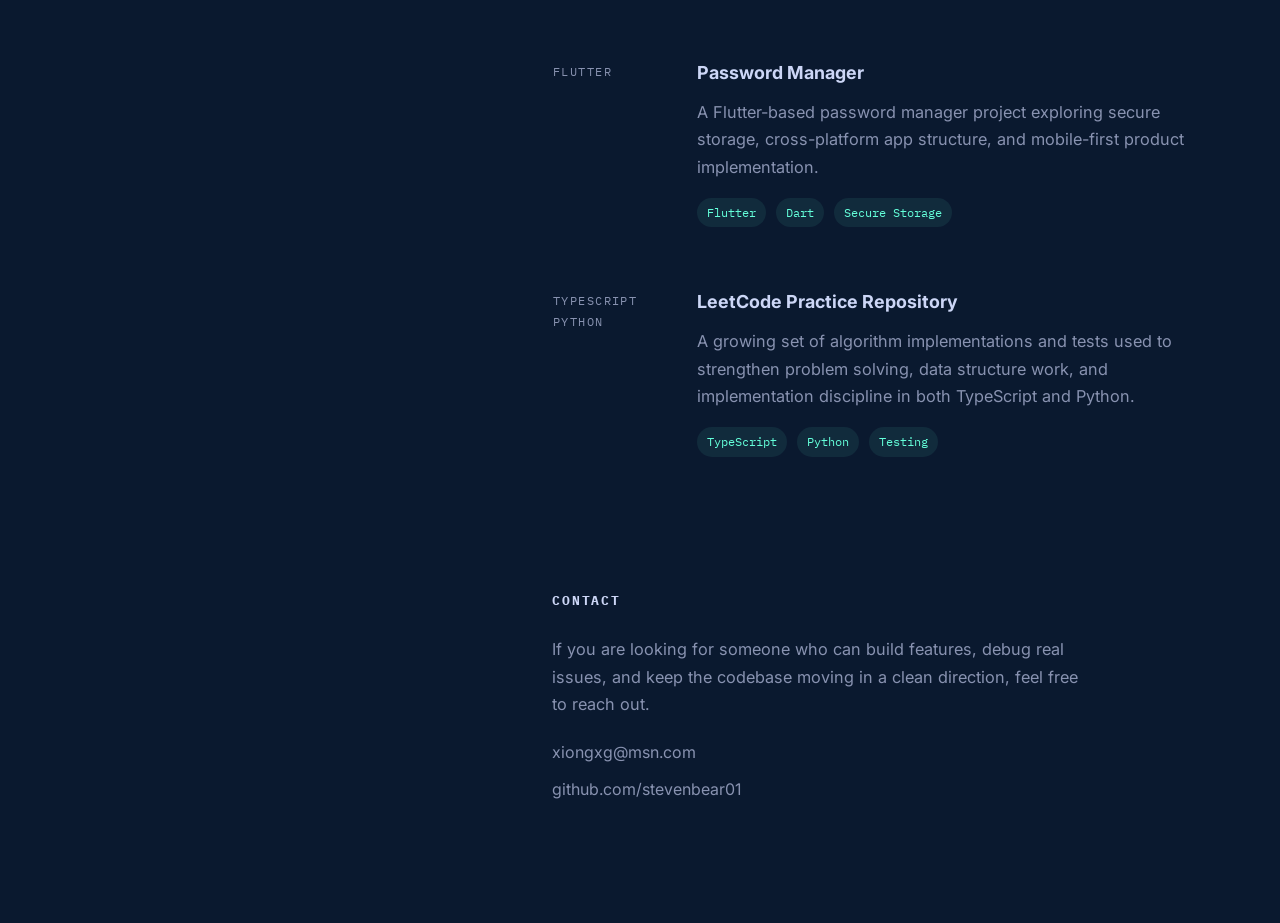
==== commit c894f055: "Refine portfolio spacing and scroll nav" ====
--- a/index.html
+++ b/index.html
@@ -24,10 +24,10 @@
                 </div>
 
                 <nav class="section-nav" aria-label="Section navigation">
-                    <a href="#about">About</a>
-                    <a href="#experience">Approach</a>
-                    <a href="#projects">Projects</a>
-                    <a href="#contact">Contact</a>
+                    <a class="nav-link" href="#about">About</a>
+                    <a class="nav-link" href="#experience">Approach</a>
+                    <a class="nav-link" href="#projects">Projects</a>
+                    <a class="nav-link" href="#contact">Contact</a>
                 </nav>
 
                 <div class="sidebar-footer">
@@ -39,6 +39,7 @@
 
         <main class="content" id="top">
             <section class="content-section" id="about">
+                <h2 class="section-title">About</h2>
                 <p>
                     I enjoy taking rough ideas and turning them into usable software. That usually means
                     moving across interface work, application logic, backend wiring, debugging, and the
@@ -163,5 +164,28 @@
             </section>
         </main>
     </div>
+    <script>
+        const sections = [...document.querySelectorAll(".content-section")];
+        const navLinks = [...document.querySelectorAll(".nav-link")];
+
+        const activateNav = () => {
+            let currentId = sections[0]?.id;
+
+            for (const section of sections) {
+                const rect = section.getBoundingClientRect();
+                if (rect.top <= window.innerHeight * 0.28) {
+                    currentId = section.id;
+                }
+            }
+
+            for (const link of navLinks) {
+                const active = link.getAttribute("href") === `#${currentId}`;
+                link.classList.toggle("active", active);
+            }
+        };
+
+        activateNav();
+        window.addEventListener("scroll", activateNav, { passive: true });
+    </script>
 </body>
 </html>
--- a/style.css
+++ b/style.css
@@ -27,6 +27,8 @@
     color: var(--text);
     font-family: "Inter", sans-serif;
     line-height: 1.7;
+    -webkit-font-smoothing: antialiased;
+    text-rendering: optimizeLegibility;
 }
 
 a {
@@ -50,7 +52,7 @@
     position: sticky;
     top: 0;
     min-height: 100vh;
-    padding: 96px 0 72px;
+    padding: 108px 0 80px;
     display: flex;
     flex-direction: column;
     justify-content: space-between;
@@ -59,7 +61,7 @@
 .brand {
     display: inline-block;
     text-decoration: none;
-    font-size: clamp(2.7rem, 5vw, 4rem);
+    font-size: clamp(2.95rem, 5vw, 4.35rem);
     font-weight: 700;
     line-height: 0.95;
     letter-spacing: -0.05em;
@@ -67,7 +69,7 @@
 
 .role {
     margin-top: 18px;
-    font-size: 1.15rem;
+    font-size: 1.22rem;
     font-weight: 600;
     color: var(--muted-soft);
 }
@@ -76,6 +78,7 @@
     margin-top: 18px;
     max-width: 22rem;
     color: var(--muted);
+    font-size: 1rem;
 }
 
 .section-nav {
@@ -89,9 +92,9 @@
     color: var(--muted);
     text-decoration: none;
     font-family: "IBM Plex Mono", monospace;
-    font-size: 0.88rem;
+    font-size: 0.8rem;
     text-transform: uppercase;
-    letter-spacing: 0.12em;
+    letter-spacing: 0.14em;
     display: inline-flex;
     align-items: center;
     gap: 14px;
@@ -104,6 +107,15 @@
     height: 1px;
     background: var(--muted);
     transition: width 180ms ease, background-color 180ms ease;
+}
+
+.section-nav a.active {
+    color: var(--text);
+}
+
+.section-nav a.active::before {
+    width: 72px;
+    background: var(--text);
 }
 
 .section-nav a:hover,
@@ -137,19 +149,21 @@
 }
 
 .content {
-    padding: 96px 0 0;
+    padding: 108px 0 0;
 }
 
 .content-section + .content-section {
-    margin-top: 96px;
+    margin-top: 108px;
 }
 
 .content-section p {
     color: var(--muted);
+    max-width: 34rem;
+    font-size: 1.02rem;
 }
 
 .content-section p + p {
-    margin-top: 18px;
+    margin-top: 20px;
 }
 
 .highlight {
@@ -160,10 +174,10 @@
 .section-title {
     margin-bottom: 24px;
     color: var(--text);
-    font-size: 0.95rem;
+    font-size: 0.82rem;
     font-family: "IBM Plex Mono", monospace;
     text-transform: uppercase;
-    letter-spacing: 0.12em;
+    letter-spacing: 0.14em;
 }
 
 .entry,
@@ -171,7 +185,7 @@
     display: grid;
     grid-template-columns: 120px minmax(0, 1fr);
     gap: 24px;
-    padding: 22px 18px;
+    padding: 24px 18px;
     margin: 0 -18px;
     border: 1px solid transparent;
     border-radius: 14px;
@@ -197,15 +211,15 @@
 .project-kicker {
     color: var(--muted);
     font-family: "IBM Plex Mono", monospace;
-    font-size: 0.8rem;
+    font-size: 0.74rem;
     text-transform: uppercase;
-    letter-spacing: 0.1em;
+    letter-spacing: 0.12em;
     padding-top: 4px;
 }
 
 .entry-body h3,
 .project-main h3 {
-    font-size: 1.1rem;
+    font-size: 1.12rem;
     color: var(--text);
     transition: color 180ms ease;
 }
@@ -213,6 +227,7 @@
 .entry-body p,
 .project-main p {
     margin-top: 10px;
+    max-width: 34rem;
 }
 
 .tech-list {
@@ -224,12 +239,12 @@
 }
 
 .tech-list li {
-    padding: 6px 10px;
+    padding: 5px 10px;
     border-radius: 999px;
     background: rgba(100, 255, 218, 0.08);
     color: var(--accent);
     font-family: "IBM Plex Mono", monospace;
-    font-size: 0.75rem;
+    font-size: 0.72rem;
 }
 
 .contact-section {
@@ -256,7 +271,7 @@
     }
 
     .content {
-        padding-top: 20px;
+        padding-top: 28px;
     }
 
     .section-nav {
@@ -285,4 +300,10 @@
     .content-section + .content-section {
         margin-top: 72px;
     }
-}
+
+    .content-section p,
+    .entry-body p,
+    .project-main p {
+        max-width: none;
+    }
+}
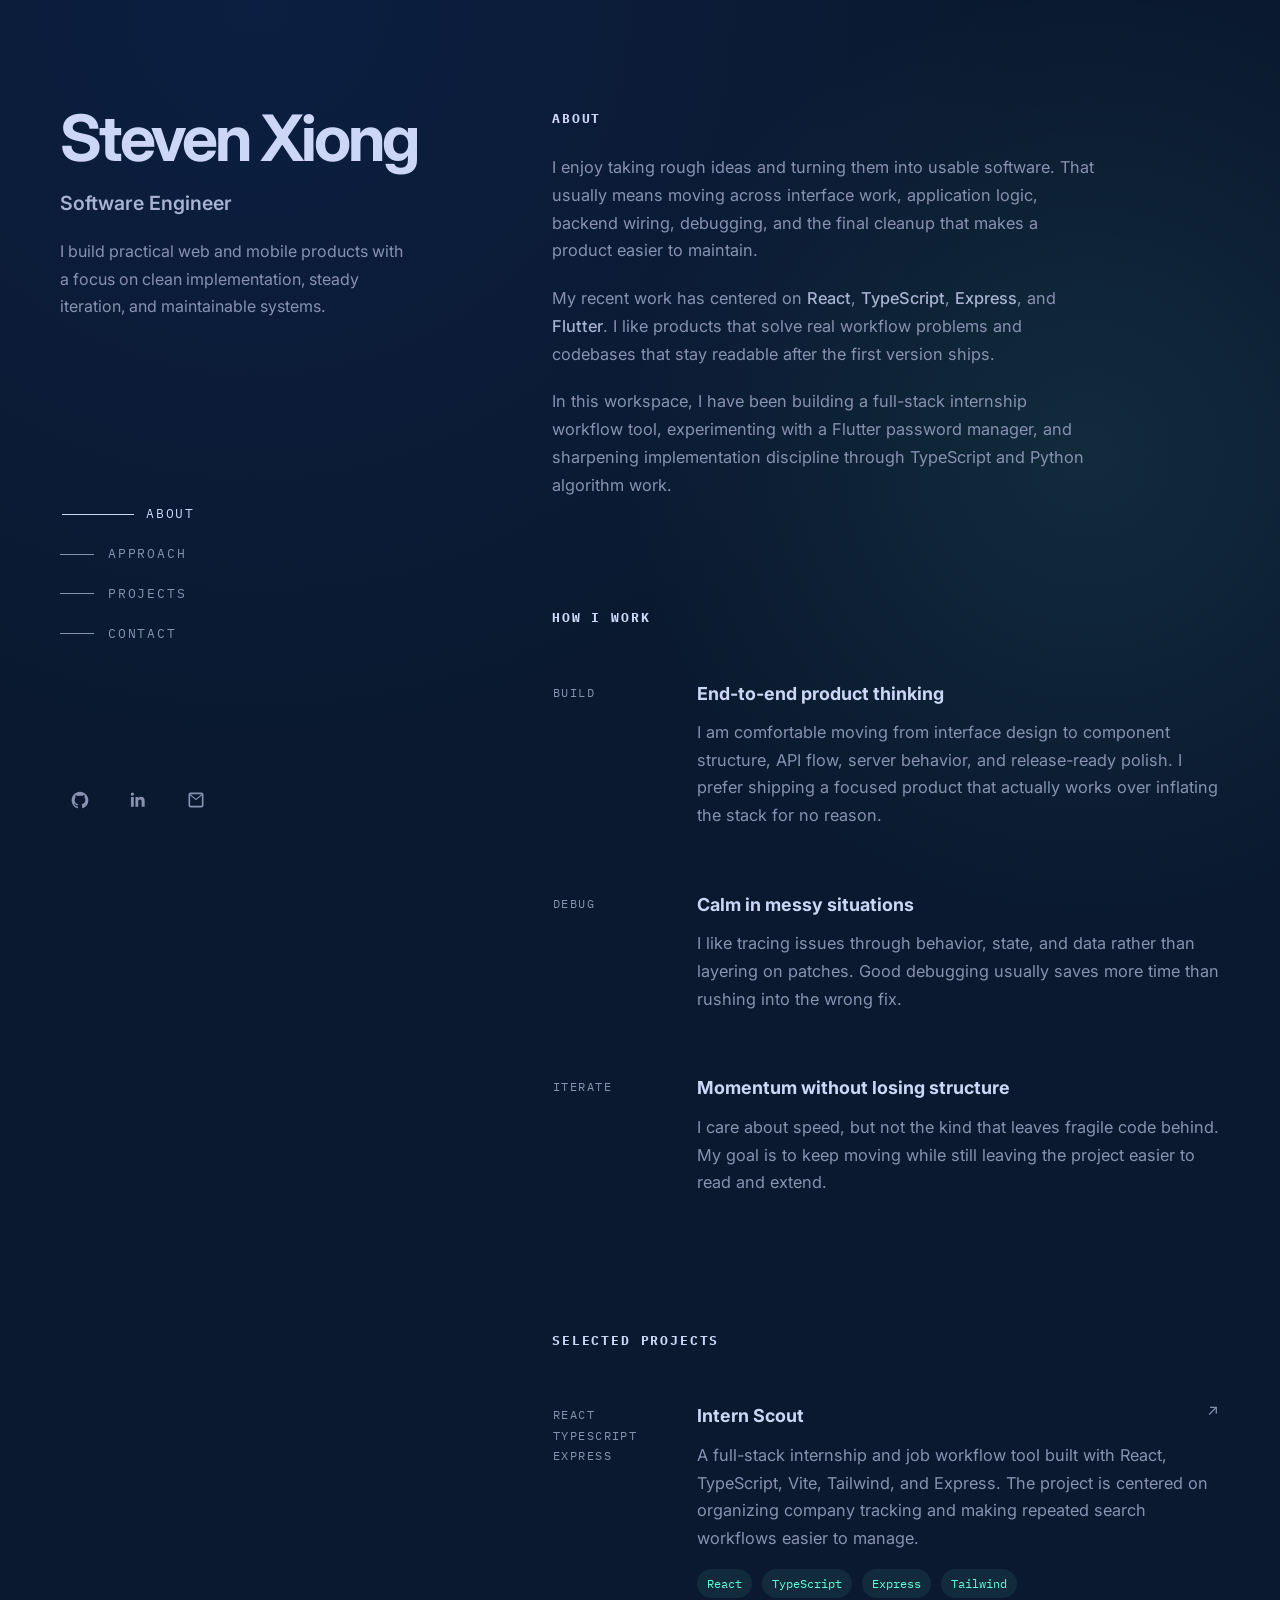
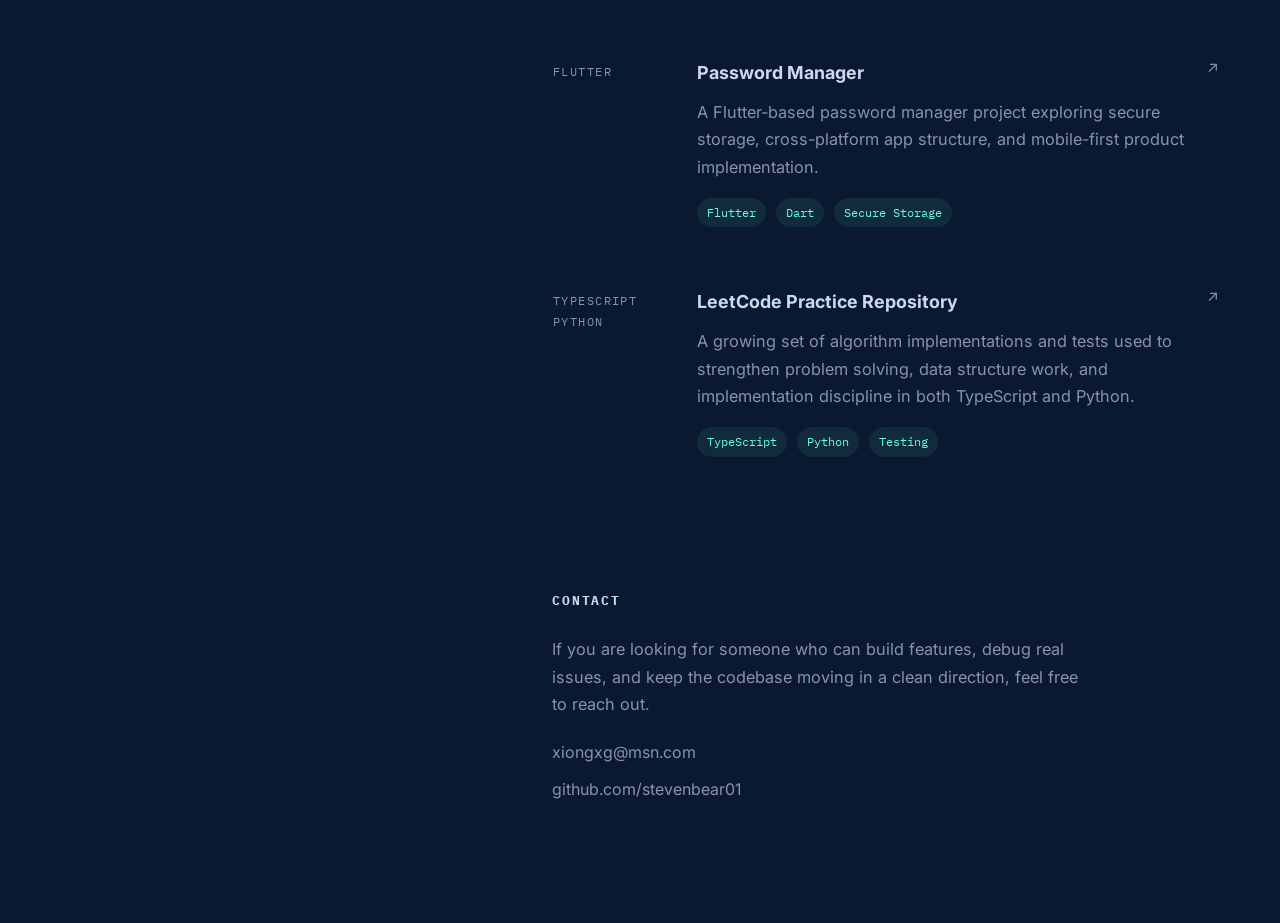
==== commit e571ff1f: "Add social icon links to sidebar" ====
--- a/index.html
+++ b/index.html
@@ -31,8 +31,21 @@
                 </nav>
 
                 <div class="sidebar-footer">
-                    <a href="https://github.com/stevenbear01" target="_blank" rel="noreferrer">GitHub</a>
-                    <a href="mailto:xiongxg@msn.com">Email</a>
+                    <a class="social-link" href="https://github.com/stevenbear01" target="_blank" rel="noreferrer" aria-label="GitHub">
+                        <svg viewBox="0 0 24 24" aria-hidden="true">
+                            <path d="M12 2C6.48 2 2 6.58 2 12.24c0 4.53 2.87 8.37 6.84 9.73.5.1.68-.22.68-.49 0-.24-.01-1.03-.01-1.87-2.78.62-3.37-1.21-3.37-1.21-.46-1.2-1.11-1.51-1.11-1.51-.91-.64.07-.63.07-.63 1 .07 1.53 1.06 1.53 1.06.9 1.57 2.35 1.12 2.92.86.09-.67.35-1.12.63-1.37-2.22-.26-4.55-1.15-4.55-5.1 0-1.13.39-2.05 1.03-2.77-.1-.26-.45-1.31.1-2.73 0 0 .84-.28 2.75 1.06A9.3 9.3 0 0 1 12 6.83c.85 0 1.71.12 2.51.35 1.91-1.34 2.75-1.06 2.75-1.06.55 1.42.2 2.47.1 2.73.64.72 1.03 1.64 1.03 2.77 0 3.96-2.33 4.84-4.56 5.09.36.32.67.94.67 1.9 0 1.37-.01 2.47-.01 2.8 0 .27.18.59.69.49A10.27 10.27 0 0 0 22 12.24C22 6.58 17.52 2 12 2Z"/>
+                        </svg>
+                    </a>
+                    <a class="social-link" href="https://www.linkedin.com/" target="_blank" rel="noreferrer" aria-label="LinkedIn">
+                        <svg viewBox="0 0 24 24" aria-hidden="true">
+                            <path d="M6.94 8.5H3.56V20h3.38V8.5ZM5.25 3A1.96 1.96 0 1 0 5.3 6.93 1.96 1.96 0 0 0 5.25 3ZM20 13.02c0-3.45-1.84-5.06-4.3-5.06-1.98 0-2.87 1.1-3.37 1.87V8.5H8.96c.04.88 0 11.5 0 11.5h3.37v-6.42c0-.34.02-.68.12-.92.27-.67.9-1.36 1.95-1.36 1.38 0 1.93 1.04 1.93 2.57V20H20v-6.98Z"/>
+                        </svg>
+                    </a>
+                    <a class="social-link" href="mailto:xiongxg@msn.com" aria-label="Email">
+                        <svg viewBox="0 0 24 24" aria-hidden="true">
+                            <path d="M3 5.5A2.5 2.5 0 0 1 5.5 3h13A2.5 2.5 0 0 1 21 5.5v13a2.5 2.5 0 0 1-2.5 2.5h-13A2.5 2.5 0 0 1 3 18.5v-13Zm2.2-.5 6.8 5.56L18.8 5H5.2Zm13.8 1.56-6.37 5.21a1 1 0 0 1-1.26 0L5 6.56V18.5c0 .28.22.5.5.5h13a.5.5 0 0 0 .5-.5V6.56Z"/>
+                        </svg>
+                    </a>
                 </div>
             </div>
         </aside>
--- a/style.css
+++ b/style.css
@@ -2,6 +2,7 @@
     --bg: #0a192f;
     --bg-soft: #112240;
     --bg-hover: rgba(148, 163, 184, 0.08);
+    --bg-hover-strong: rgba(17, 34, 64, 0.72);
     --text: #ccd6f6;
     --muted: #8892b0;
     --muted-soft: #a8b2d1;
@@ -23,7 +24,10 @@
 
 body {
     min-height: 100vh;
-    background: var(--bg);
+    background:
+        radial-gradient(circle at 20% 0%, rgba(29, 78, 216, 0.11), transparent 28%),
+        radial-gradient(circle at 85% 18%, rgba(100, 255, 218, 0.08), transparent 20%),
+        var(--bg);
     color: var(--text);
     font-family: "Inter", sans-serif;
     line-height: 1.7;
@@ -65,6 +69,7 @@
     font-weight: 700;
     line-height: 0.95;
     letter-spacing: -0.05em;
+    transition: color 180ms ease;
 }
 
 .role {
@@ -79,6 +84,11 @@
     max-width: 22rem;
     color: var(--muted);
     font-size: 1rem;
+}
+
+.brand:hover,
+.brand:focus-visible {
+    color: var(--accent);
 }
 
 .section-nav {
@@ -106,7 +116,7 @@
     width: 34px;
     height: 1px;
     background: var(--muted);
-    transition: width 180ms ease, background-color 180ms ease;
+    transition: width 180ms ease, background-color 180ms ease, transform 180ms ease;
 }
 
 .section-nav a.active {
@@ -116,6 +126,7 @@
 .section-nav a.active::before {
     width: 72px;
     background: var(--text);
+    transform: translateX(2px);
 }
 
 .section-nav a:hover,
@@ -139,6 +150,7 @@
     display: flex;
     gap: 18px;
     flex-wrap: wrap;
+    align-items: center;
 }
 
 .sidebar-footer a,
@@ -146,6 +158,36 @@
     color: var(--muted);
     text-decoration: none;
     transition: color 180ms ease;
+}
+
+.social-link {
+    width: 40px;
+    height: 40px;
+    display: inline-flex;
+    align-items: center;
+    justify-content: center;
+    border-radius: 999px;
+    border: 1px solid transparent;
+    background: transparent;
+    transition:
+        color 180ms ease,
+        border-color 180ms ease,
+        background-color 180ms ease,
+        transform 180ms ease;
+}
+
+.social-link svg {
+    width: 20px;
+    height: 20px;
+    fill: currentColor;
+}
+
+.social-link:hover,
+.social-link:focus-visible {
+    color: var(--accent);
+    border-color: rgba(100, 255, 218, 0.18);
+    background: rgba(100, 255, 218, 0.06);
+    transform: translateY(-2px);
 }
 
 .content {
@@ -190,7 +232,11 @@
     border: 1px solid transparent;
     border-radius: 14px;
     text-decoration: none;
-    transition: background-color 180ms ease, border-color 180ms ease, transform 180ms ease;
+    transition:
+        background-color 180ms ease,
+        border-color 180ms ease,
+        transform 180ms ease,
+        box-shadow 180ms ease;
 }
 
 .entry + .entry,
@@ -202,9 +248,12 @@
 .entry:focus-within,
 .project:hover,
 .project:focus-visible {
-    background: var(--bg-hover);
+    background:
+        linear-gradient(180deg, rgba(17, 34, 64, 0.78), rgba(17, 34, 64, 0.58)),
+        var(--bg-hover);
     border-color: rgba(100, 255, 218, 0.12);
     transform: translateY(-2px);
+    box-shadow: 0 10px 30px rgba(2, 12, 27, 0.32);
 }
 
 .entry-meta,
@@ -222,6 +271,26 @@
     font-size: 1.12rem;
     color: var(--text);
     transition: color 180ms ease;
+}
+
+.project {
+    position: relative;
+}
+
+.project::after {
+    content: "↗";
+    position: absolute;
+    right: 18px;
+    top: 20px;
+    color: var(--muted);
+    font-size: 0.95rem;
+    transition: color 180ms ease, transform 180ms ease;
+}
+
+.project:hover::after,
+.project:focus-visible::after {
+    color: var(--accent);
+    transform: translate(2px, -2px);
 }
 
 .entry-body p,
@@ -257,6 +326,10 @@
     gap: 10px;
 }
 
+.contact-links a {
+    width: fit-content;
+}
+
 @media (max-width: 980px) {
     .page-shell {
         grid-template-columns: 1fr;
@@ -280,6 +353,11 @@
 
     .section-nav a::before {
         width: 20px;
+    }
+
+    .project::after {
+        right: 14px;
+        top: 16px;
     }
 }
 
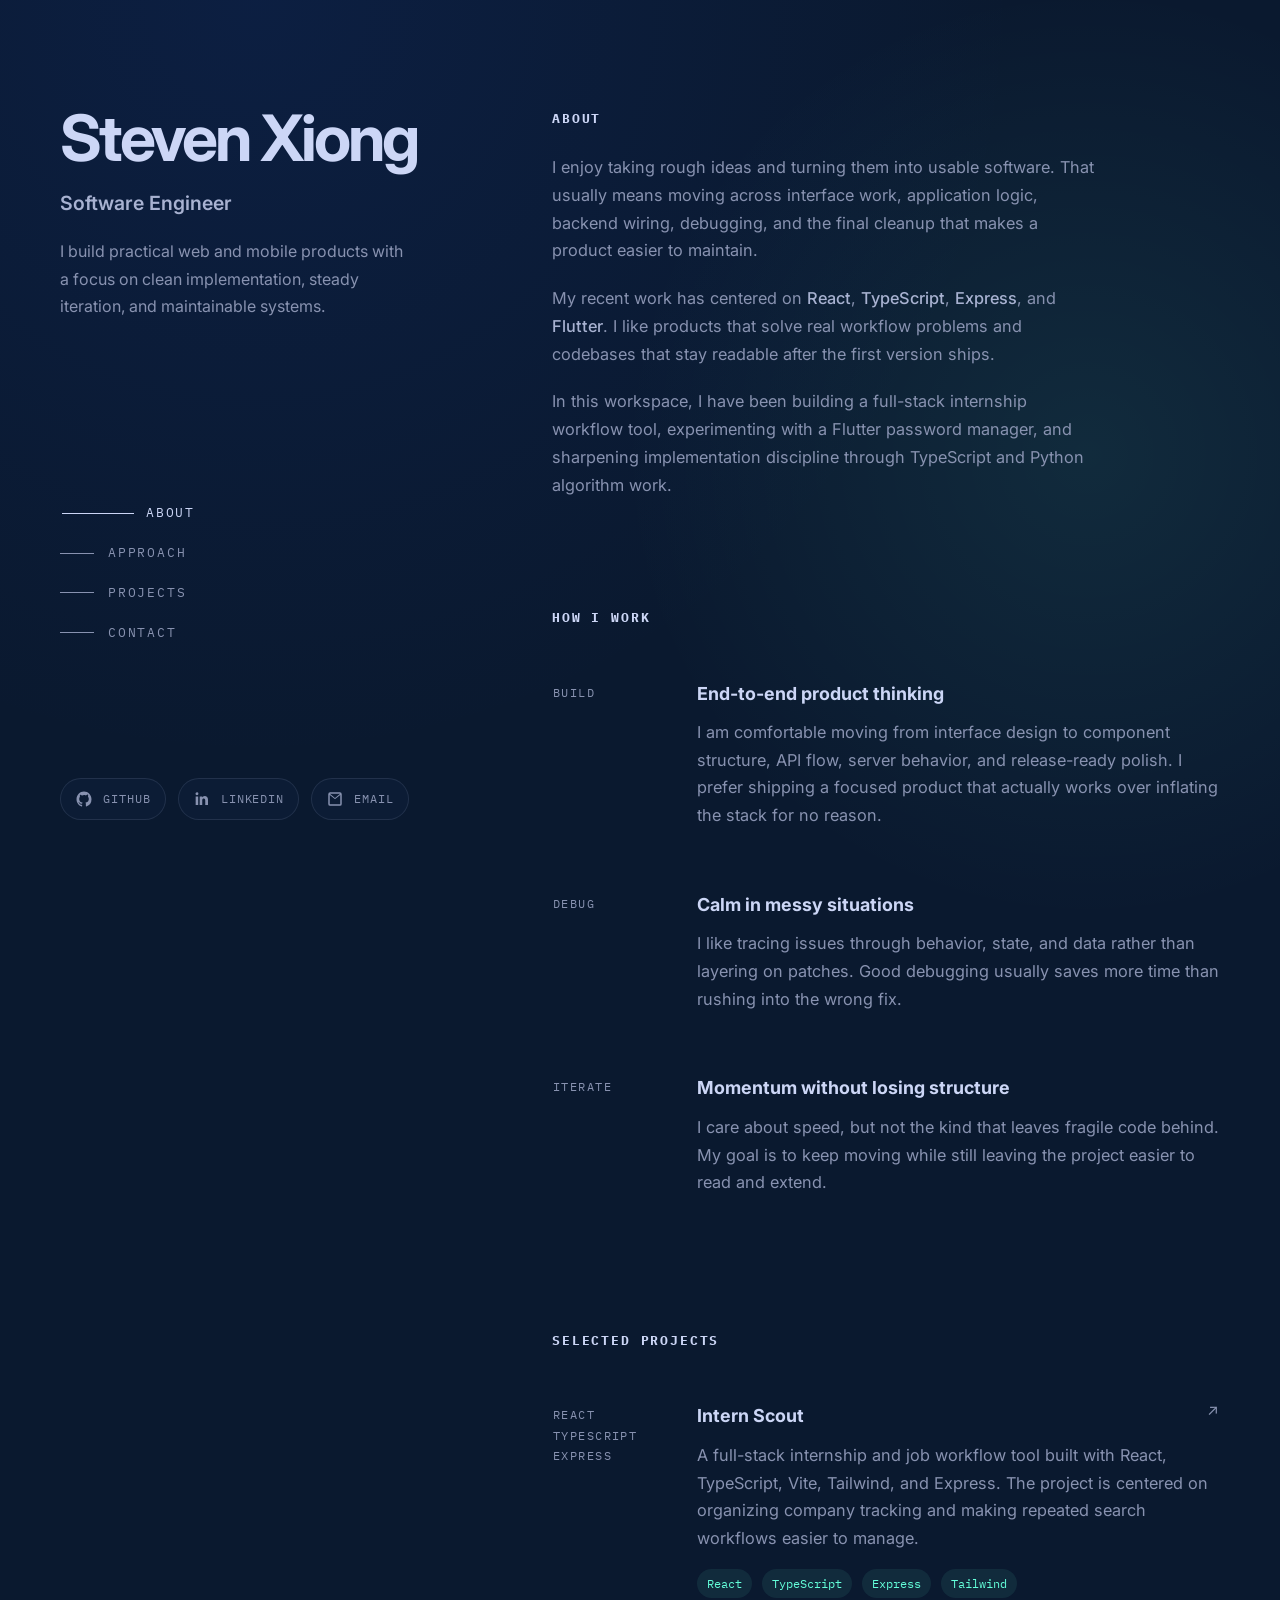
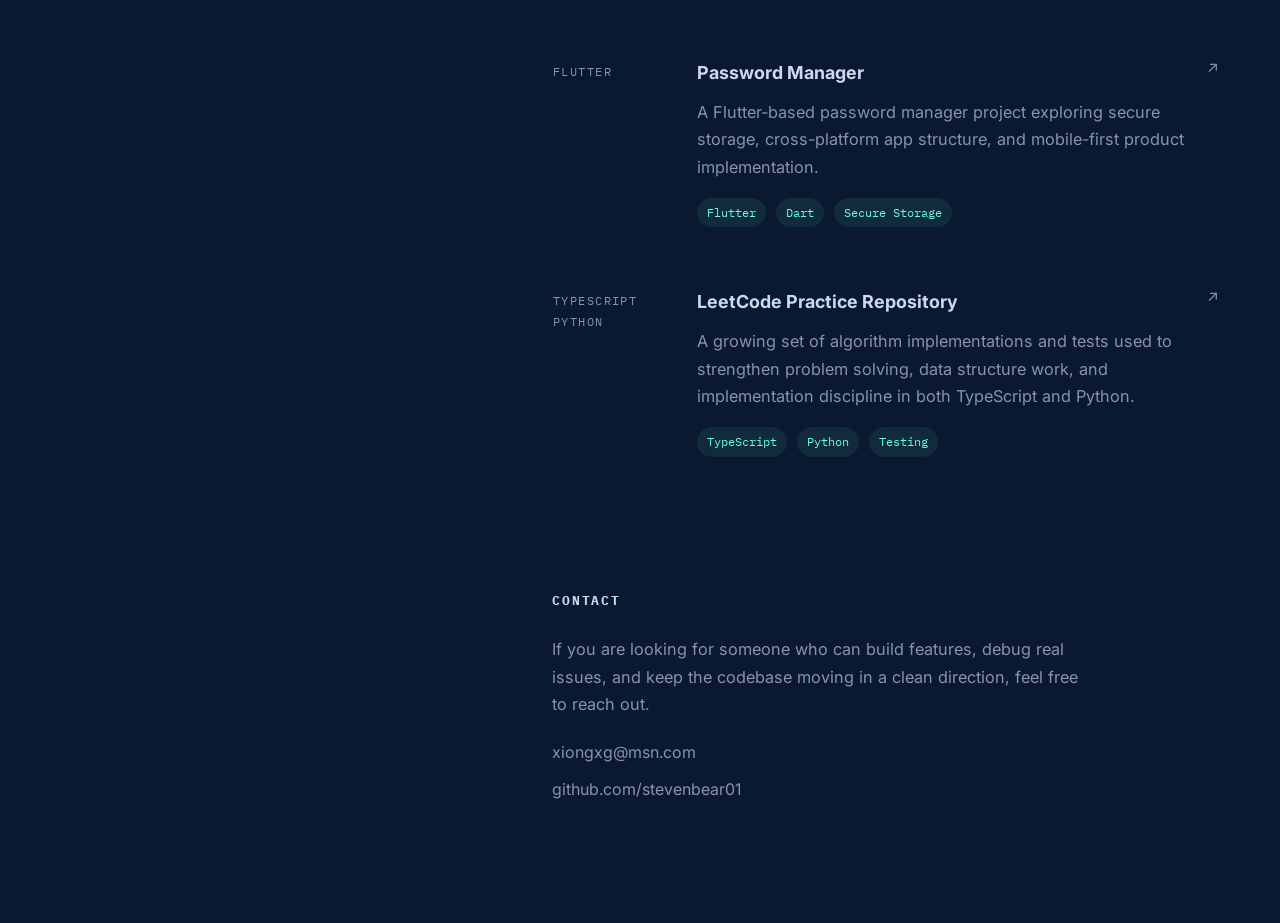
==== commit 11b69b6a: "Make social links more visible" ====
--- a/index.html
+++ b/index.html
@@ -31,20 +31,23 @@
                 </nav>
 
                 <div class="sidebar-footer">
-                    <a class="social-link" href="https://github.com/stevenbear01" target="_blank" rel="noreferrer" aria-label="GitHub">
+                    <a class="social-link" href="https://github.com/stevenbear01" target="_blank" rel="noreferrer" aria-label="GitHub" title="GitHub">
                         <svg viewBox="0 0 24 24" aria-hidden="true">
                             <path d="M12 2C6.48 2 2 6.58 2 12.24c0 4.53 2.87 8.37 6.84 9.73.5.1.68-.22.68-.49 0-.24-.01-1.03-.01-1.87-2.78.62-3.37-1.21-3.37-1.21-.46-1.2-1.11-1.51-1.11-1.51-.91-.64.07-.63.07-.63 1 .07 1.53 1.06 1.53 1.06.9 1.57 2.35 1.12 2.92.86.09-.67.35-1.12.63-1.37-2.22-.26-4.55-1.15-4.55-5.1 0-1.13.39-2.05 1.03-2.77-.1-.26-.45-1.31.1-2.73 0 0 .84-.28 2.75 1.06A9.3 9.3 0 0 1 12 6.83c.85 0 1.71.12 2.51.35 1.91-1.34 2.75-1.06 2.75-1.06.55 1.42.2 2.47.1 2.73.64.72 1.03 1.64 1.03 2.77 0 3.96-2.33 4.84-4.56 5.09.36.32.67.94.67 1.9 0 1.37-.01 2.47-.01 2.8 0 .27.18.59.69.49A10.27 10.27 0 0 0 22 12.24C22 6.58 17.52 2 12 2Z"/>
                         </svg>
+                        <span>GitHub</span>
                     </a>
-                    <a class="social-link" href="https://www.linkedin.com/" target="_blank" rel="noreferrer" aria-label="LinkedIn">
+                    <a class="social-link" href="https://www.linkedin.com/" target="_blank" rel="noreferrer" aria-label="LinkedIn" title="LinkedIn">
                         <svg viewBox="0 0 24 24" aria-hidden="true">
                             <path d="M6.94 8.5H3.56V20h3.38V8.5ZM5.25 3A1.96 1.96 0 1 0 5.3 6.93 1.96 1.96 0 0 0 5.25 3ZM20 13.02c0-3.45-1.84-5.06-4.3-5.06-1.98 0-2.87 1.1-3.37 1.87V8.5H8.96c.04.88 0 11.5 0 11.5h3.37v-6.42c0-.34.02-.68.12-.92.27-.67.9-1.36 1.95-1.36 1.38 0 1.93 1.04 1.93 2.57V20H20v-6.98Z"/>
                         </svg>
+                        <span>LinkedIn</span>
                     </a>
-                    <a class="social-link" href="mailto:xiongxg@msn.com" aria-label="Email">
+                    <a class="social-link" href="mailto:xiongxg@msn.com" aria-label="Email" title="Email">
                         <svg viewBox="0 0 24 24" aria-hidden="true">
                             <path d="M3 5.5A2.5 2.5 0 0 1 5.5 3h13A2.5 2.5 0 0 1 21 5.5v13a2.5 2.5 0 0 1-2.5 2.5h-13A2.5 2.5 0 0 1 3 18.5v-13Zm2.2-.5 6.8 5.56L18.8 5H5.2Zm13.8 1.56-6.37 5.21a1 1 0 0 1-1.26 0L5 6.56V18.5c0 .28.22.5.5.5h13a.5.5 0 0 0 .5-.5V6.56Z"/>
                         </svg>
+                        <span>Email</span>
                     </a>
                 </div>
             </div>
--- a/style.css
+++ b/style.css
@@ -148,7 +148,7 @@
 
 .sidebar-footer {
     display: flex;
-    gap: 18px;
+    gap: 12px;
     flex-wrap: wrap;
     align-items: center;
 }
@@ -161,14 +161,15 @@
 }
 
 .social-link {
-    width: 40px;
-    height: 40px;
+    min-height: 42px;
+    padding: 0 14px;
     display: inline-flex;
     align-items: center;
     justify-content: center;
+    gap: 10px;
     border-radius: 999px;
-    border: 1px solid transparent;
-    background: transparent;
+    border: 1px solid rgba(136, 146, 176, 0.18);
+    background: rgba(17, 34, 64, 0.38);
     transition:
         color 180ms ease,
         border-color 180ms ease,
@@ -177,9 +178,17 @@
 }
 
 .social-link svg {
-    width: 20px;
-    height: 20px;
+    width: 18px;
+    height: 18px;
     fill: currentColor;
+    flex: 0 0 auto;
+}
+
+.social-link span {
+    font-family: "IBM Plex Mono", monospace;
+    font-size: 0.74rem;
+    letter-spacing: 0.08em;
+    text-transform: uppercase;
 }
 
 .social-link:hover,
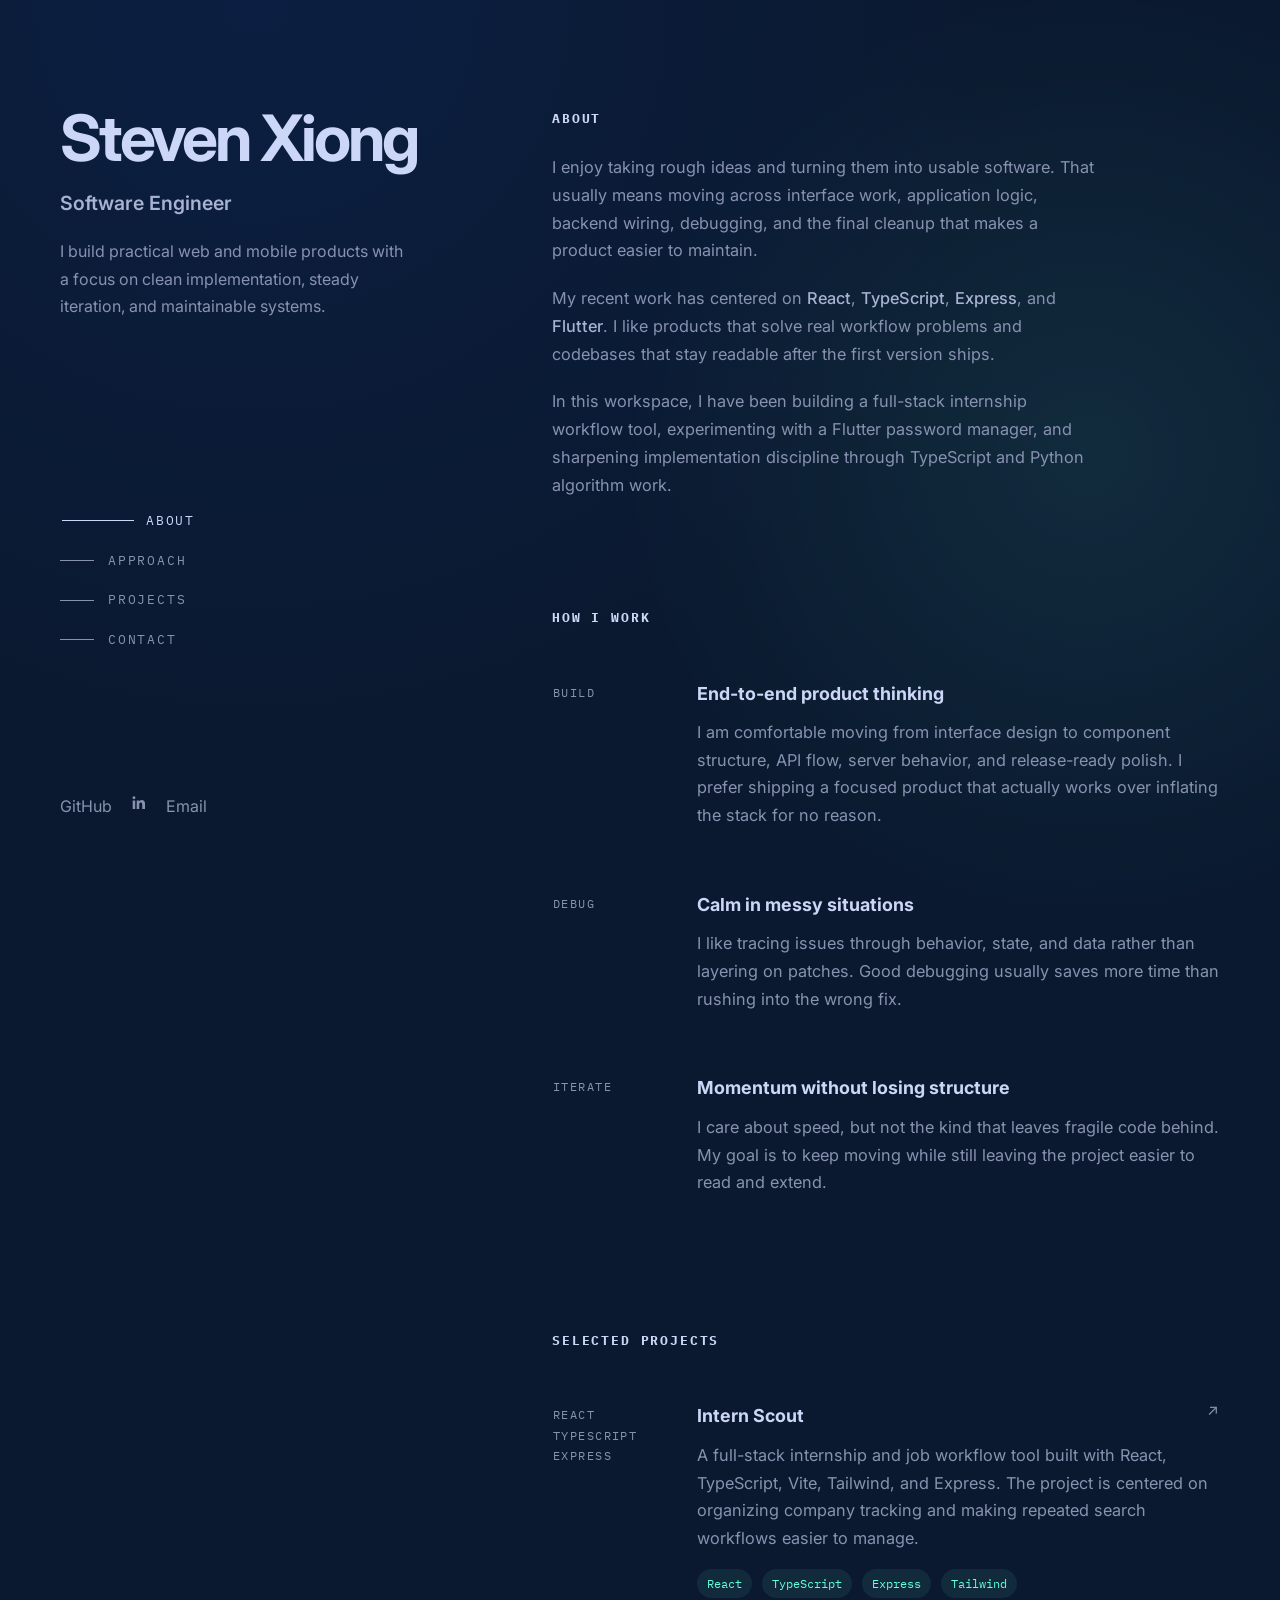
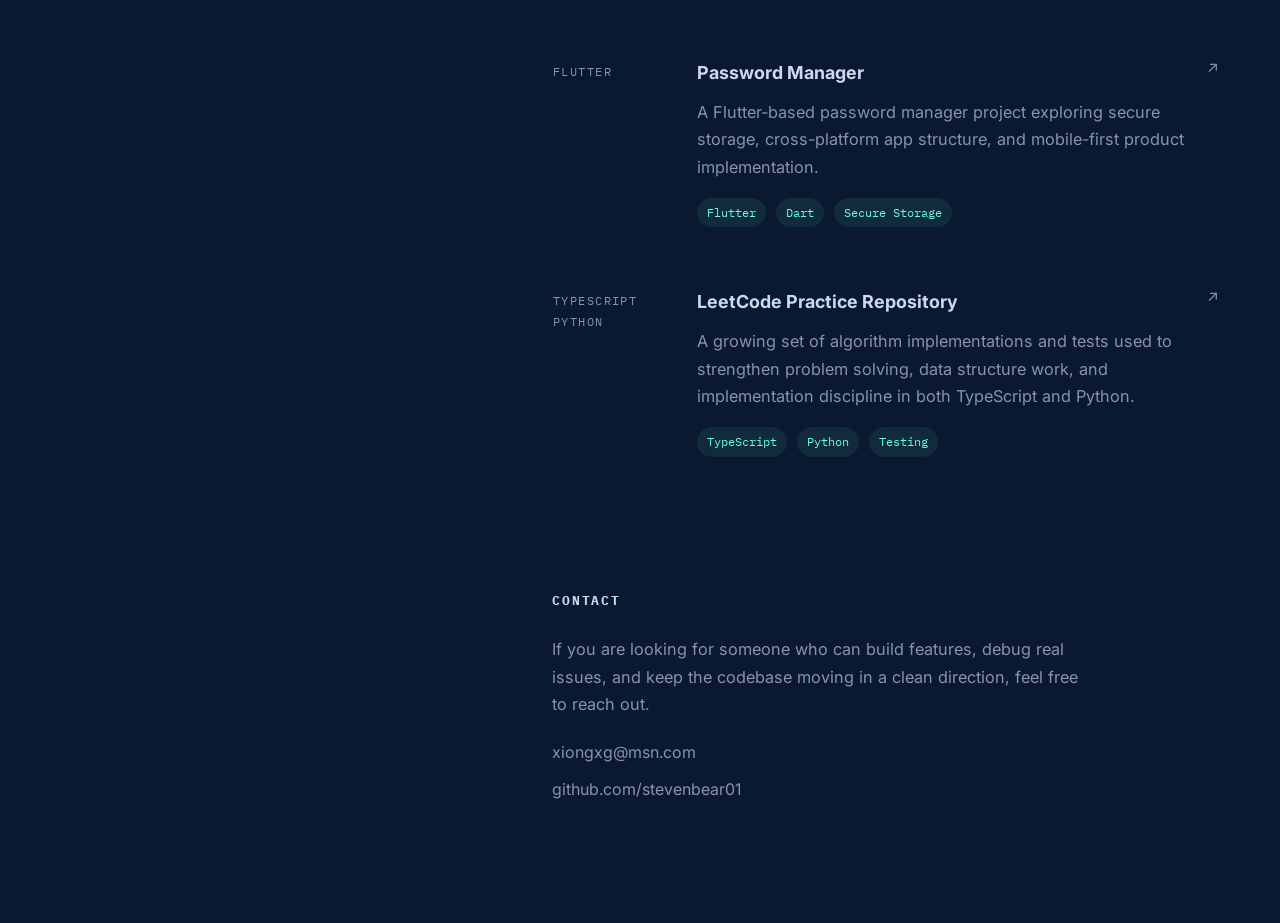
==== commit edb9b972: "Restore previous footer style and add LinkedIn icon" ====
--- a/index.html
+++ b/index.html
@@ -31,24 +31,13 @@
                 </nav>
 
                 <div class="sidebar-footer">
-                    <a class="social-link" href="https://github.com/stevenbear01" target="_blank" rel="noreferrer" aria-label="GitHub" title="GitHub">
-                        <svg viewBox="0 0 24 24" aria-hidden="true">
-                            <path d="M12 2C6.48 2 2 6.58 2 12.24c0 4.53 2.87 8.37 6.84 9.73.5.1.68-.22.68-.49 0-.24-.01-1.03-.01-1.87-2.78.62-3.37-1.21-3.37-1.21-.46-1.2-1.11-1.51-1.11-1.51-.91-.64.07-.63.07-.63 1 .07 1.53 1.06 1.53 1.06.9 1.57 2.35 1.12 2.92.86.09-.67.35-1.12.63-1.37-2.22-.26-4.55-1.15-4.55-5.1 0-1.13.39-2.05 1.03-2.77-.1-.26-.45-1.31.1-2.73 0 0 .84-.28 2.75 1.06A9.3 9.3 0 0 1 12 6.83c.85 0 1.71.12 2.51.35 1.91-1.34 2.75-1.06 2.75-1.06.55 1.42.2 2.47.1 2.73.64.72 1.03 1.64 1.03 2.77 0 3.96-2.33 4.84-4.56 5.09.36.32.67.94.67 1.9 0 1.37-.01 2.47-.01 2.8 0 .27.18.59.69.49A10.27 10.27 0 0 0 22 12.24C22 6.58 17.52 2 12 2Z"/>
-                        </svg>
-                        <span>GitHub</span>
-                    </a>
-                    <a class="social-link" href="https://www.linkedin.com/" target="_blank" rel="noreferrer" aria-label="LinkedIn" title="LinkedIn">
+                    <a href="https://github.com/stevenbear01" target="_blank" rel="noreferrer">GitHub</a>
+                    <a class="linkedin-icon" href="https://www.linkedin.com/" target="_blank" rel="noreferrer" aria-label="LinkedIn" title="LinkedIn">
                         <svg viewBox="0 0 24 24" aria-hidden="true">
                             <path d="M6.94 8.5H3.56V20h3.38V8.5ZM5.25 3A1.96 1.96 0 1 0 5.3 6.93 1.96 1.96 0 0 0 5.25 3ZM20 13.02c0-3.45-1.84-5.06-4.3-5.06-1.98 0-2.87 1.1-3.37 1.87V8.5H8.96c.04.88 0 11.5 0 11.5h3.37v-6.42c0-.34.02-.68.12-.92.27-.67.9-1.36 1.95-1.36 1.38 0 1.93 1.04 1.93 2.57V20H20v-6.98Z"/>
                         </svg>
-                        <span>LinkedIn</span>
                     </a>
-                    <a class="social-link" href="mailto:xiongxg@msn.com" aria-label="Email" title="Email">
-                        <svg viewBox="0 0 24 24" aria-hidden="true">
-                            <path d="M3 5.5A2.5 2.5 0 0 1 5.5 3h13A2.5 2.5 0 0 1 21 5.5v13a2.5 2.5 0 0 1-2.5 2.5h-13A2.5 2.5 0 0 1 3 18.5v-13Zm2.2-.5 6.8 5.56L18.8 5H5.2Zm13.8 1.56-6.37 5.21a1 1 0 0 1-1.26 0L5 6.56V18.5c0 .28.22.5.5.5h13a.5.5 0 0 0 .5-.5V6.56Z"/>
-                        </svg>
-                        <span>Email</span>
-                    </a>
+                    <a href="mailto:xiongxg@msn.com">Email</a>
                 </div>
             </div>
         </aside>
--- a/style.css
+++ b/style.css
@@ -148,9 +148,8 @@
 
 .sidebar-footer {
     display: flex;
-    gap: 12px;
+    gap: 18px;
     flex-wrap: wrap;
-    align-items: center;
 }
 
 .sidebar-footer a,
@@ -160,42 +159,28 @@
     transition: color 180ms ease;
 }
 
-.social-link {
-    min-height: 42px;
-    padding: 0 14px;
+.linkedin-icon {
+    width: 18px;
+    height: 18px;
     display: inline-flex;
     align-items: center;
     justify-content: center;
-    gap: 10px;
-    border-radius: 999px;
-    border: 1px solid rgba(136, 146, 176, 0.18);
-    background: rgba(17, 34, 64, 0.38);
-    transition:
-        color 180ms ease,
-        border-color 180ms ease,
-        background-color 180ms ease,
-        transform 180ms ease;
-}
-
-.social-link svg {
+    width: 18px;
+    height: 18px;
+    color: var(--muted);
+    transform: translateY(1px);
+    transition: color 180ms ease, transform 180ms ease;
+}
+
+.linkedin-icon svg {
     width: 18px;
     height: 18px;
     fill: currentColor;
-    flex: 0 0 auto;
-}
-
-.social-link span {
-    font-family: "IBM Plex Mono", monospace;
-    font-size: 0.74rem;
-    letter-spacing: 0.08em;
-    text-transform: uppercase;
-}
-
-.social-link:hover,
-.social-link:focus-visible {
-    color: var(--accent);
-    border-color: rgba(100, 255, 218, 0.18);
-    background: rgba(100, 255, 218, 0.06);
+}
+
+.linkedin-icon:hover,
+.linkedin-icon:focus-visible {
+    color: var(--accent);
     transform: translateY(-2px);
 }
 
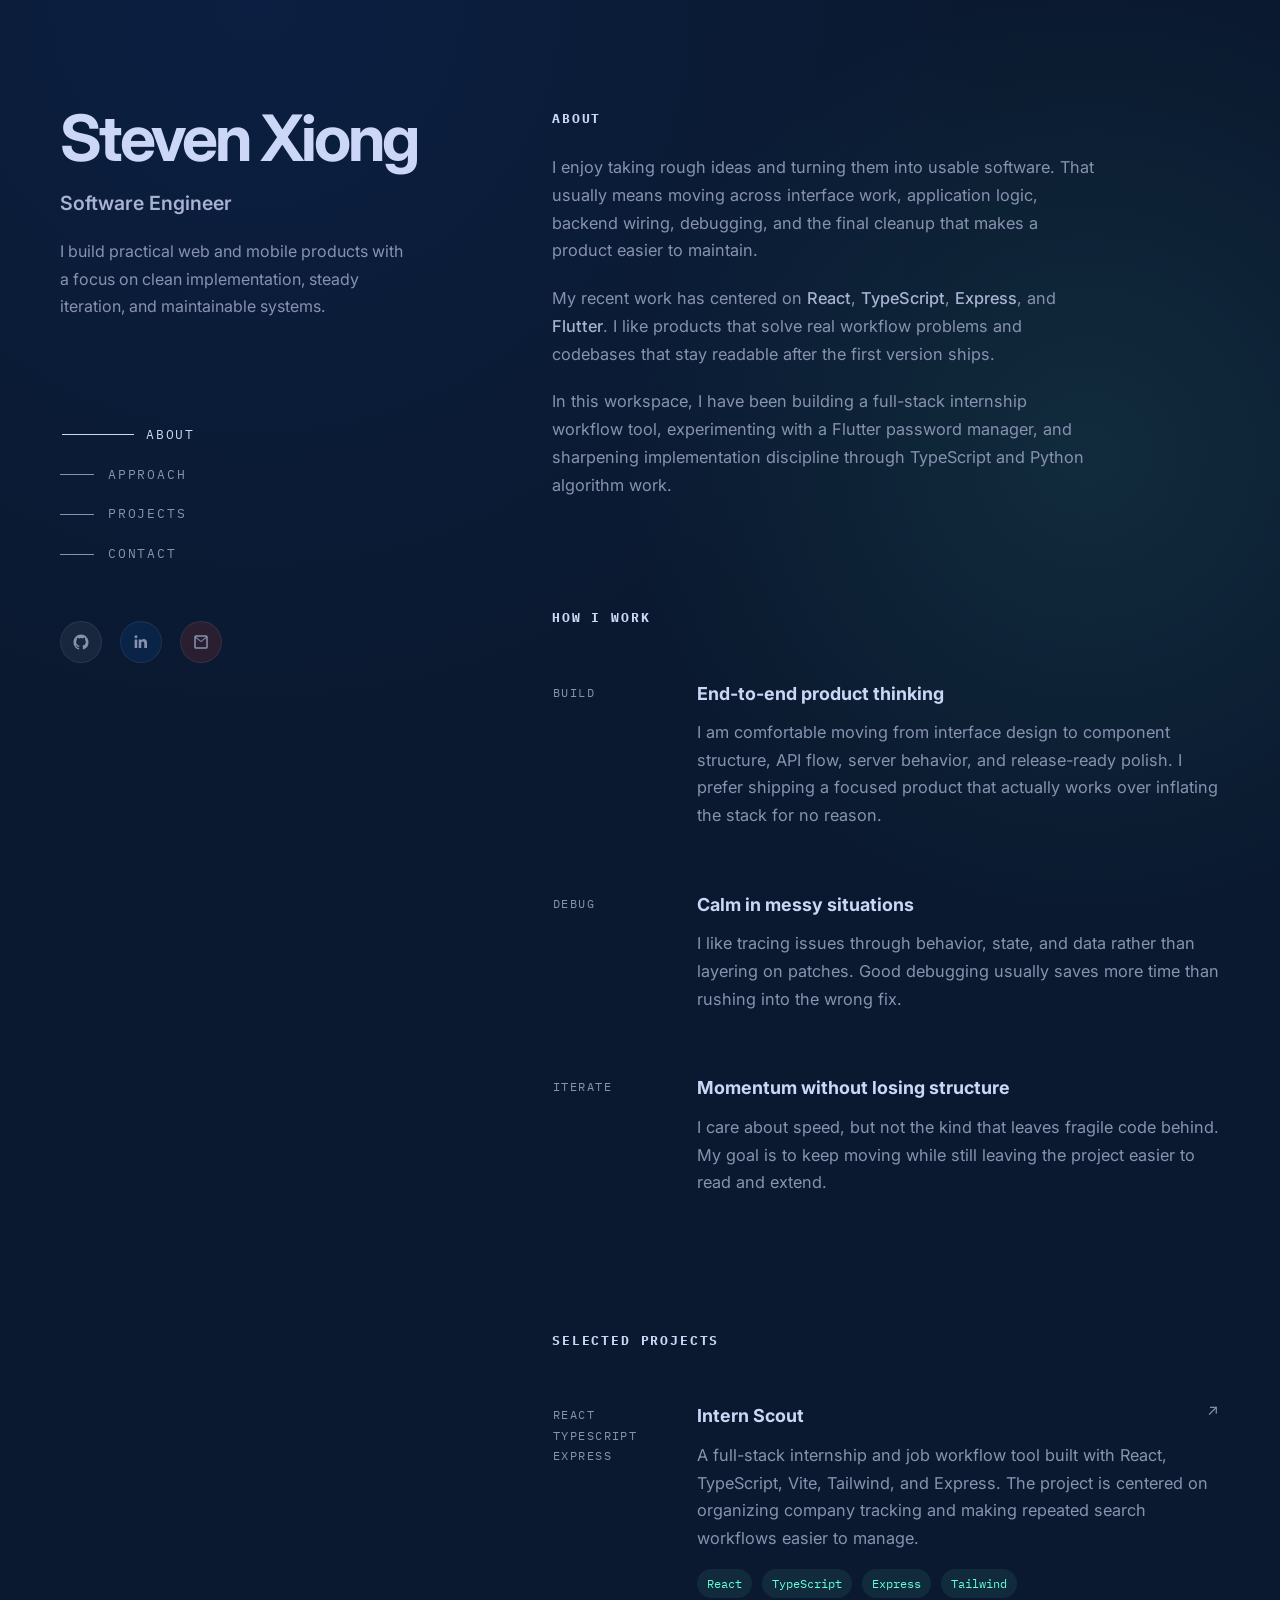
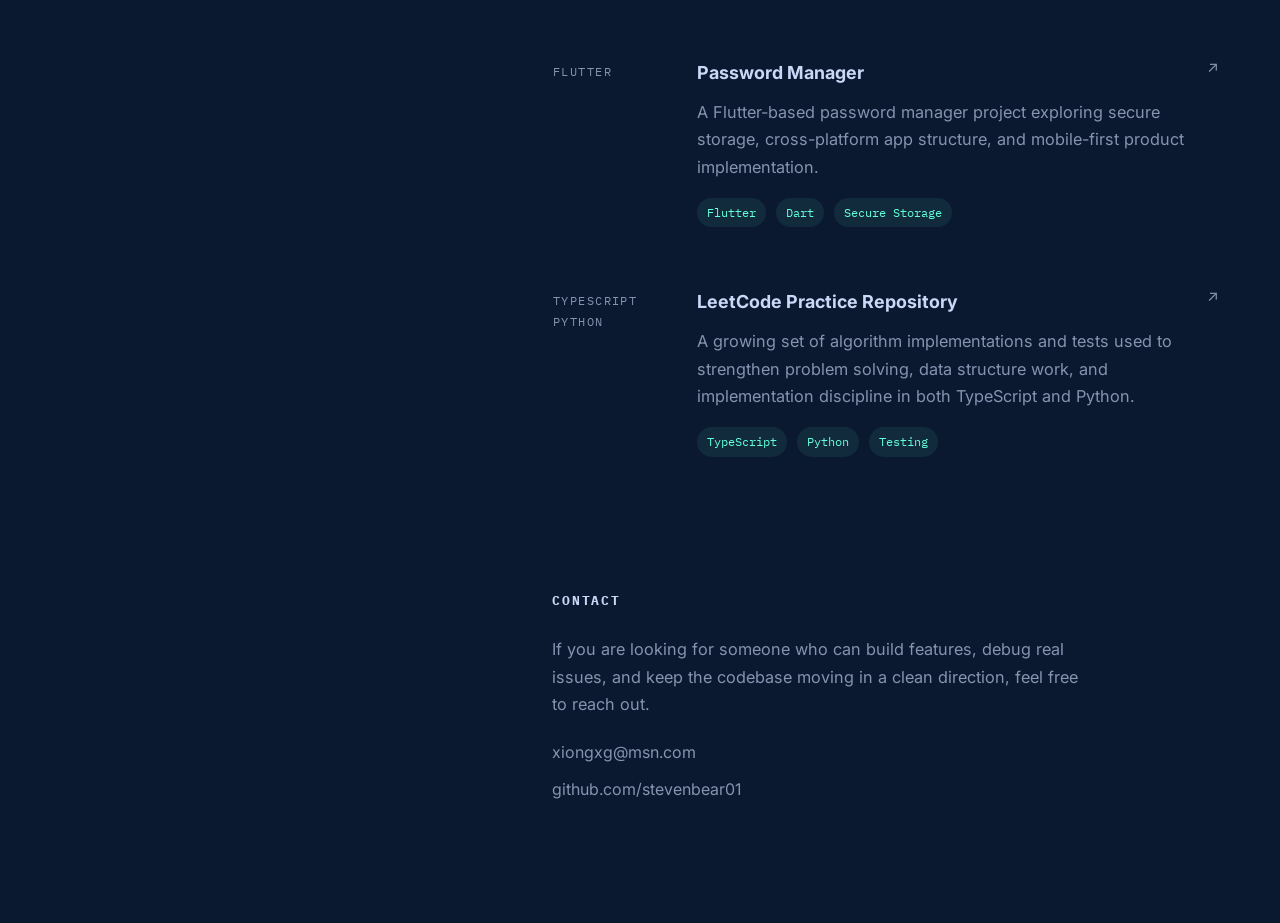
==== commit c2b2773b: "Use colorful social icons and non-sticky sidebar" ====
--- a/index.html
+++ b/index.html
@@ -31,13 +31,21 @@
                 </nav>
 
                 <div class="sidebar-footer">
-                    <a href="https://github.com/stevenbear01" target="_blank" rel="noreferrer">GitHub</a>
-                    <a class="linkedin-icon" href="https://www.linkedin.com/" target="_blank" rel="noreferrer" aria-label="LinkedIn" title="LinkedIn">
+                    <a class="social-icon github-icon" href="https://github.com/stevenbear01" target="_blank" rel="noreferrer" aria-label="GitHub" title="GitHub">
+                        <svg viewBox="0 0 24 24" aria-hidden="true">
+                            <path d="M12 2C6.48 2 2 6.58 2 12.24c0 4.53 2.87 8.37 6.84 9.73.5.1.68-.22.68-.49 0-.24-.01-1.03-.01-1.87-2.78.62-3.37-1.21-3.37-1.21-.46-1.2-1.11-1.51-1.11-1.51-.91-.64.07-.63.07-.63 1 .07 1.53 1.06 1.53 1.06.9 1.57 2.35 1.12 2.92.86.09-.67.35-1.12.63-1.37-2.22-.26-4.55-1.15-4.55-5.1 0-1.13.39-2.05 1.03-2.77-.1-.26-.45-1.31.1-2.73 0 0 .84-.28 2.75 1.06A9.3 9.3 0 0 1 12 6.83c.85 0 1.71.12 2.51.35 1.91-1.34 2.75-1.06 2.75-1.06.55 1.42.2 2.47.1 2.73.64.72 1.03 1.64 1.03 2.77 0 3.96-2.33 4.84-4.56 5.09.36.32.67.94.67 1.9 0 1.37-.01 2.47-.01 2.8 0 .27.18.59.69.49A10.27 10.27 0 0 0 22 12.24C22 6.58 17.52 2 12 2Z"/>
+                        </svg>
+                    </a>
+                    <a class="social-icon linkedin-icon" href="https://www.linkedin.com/" target="_blank" rel="noreferrer" aria-label="LinkedIn" title="LinkedIn">
                         <svg viewBox="0 0 24 24" aria-hidden="true">
                             <path d="M6.94 8.5H3.56V20h3.38V8.5ZM5.25 3A1.96 1.96 0 1 0 5.3 6.93 1.96 1.96 0 0 0 5.25 3ZM20 13.02c0-3.45-1.84-5.06-4.3-5.06-1.98 0-2.87 1.1-3.37 1.87V8.5H8.96c.04.88 0 11.5 0 11.5h3.37v-6.42c0-.34.02-.68.12-.92.27-.67.9-1.36 1.95-1.36 1.38 0 1.93 1.04 1.93 2.57V20H20v-6.98Z"/>
                         </svg>
                     </a>
-                    <a href="mailto:xiongxg@msn.com">Email</a>
+                    <a class="social-icon email-icon" href="mailto:xiongxg@msn.com" aria-label="Email" title="Email">
+                        <svg viewBox="0 0 24 24" aria-hidden="true">
+                            <path d="M3 5.5A2.5 2.5 0 0 1 5.5 3h13A2.5 2.5 0 0 1 21 5.5v13a2.5 2.5 0 0 1-2.5 2.5h-13A2.5 2.5 0 0 1 3 18.5v-13Zm2.2-.5 6.8 5.56L18.8 5H5.2Zm13.8 1.56-6.37 5.21a1 1 0 0 1-1.26 0L5 6.56V18.5c0 .28.22.5.5.5h13a.5.5 0 0 0 .5-.5V6.56Z"/>
+                        </svg>
+                    </a>
                 </div>
             </div>
         </aside>
--- a/style.css
+++ b/style.css
@@ -53,13 +53,10 @@
 }
 
 .sidebar-inner {
-    position: sticky;
-    top: 0;
-    min-height: 100vh;
     padding: 108px 0 80px;
     display: flex;
     flex-direction: column;
-    justify-content: space-between;
+    gap: 56px;
 }
 
 .brand {
@@ -150,6 +147,7 @@
     display: flex;
     gap: 18px;
     flex-wrap: wrap;
+    align-items: center;
 }
 
 .sidebar-footer a,
@@ -159,29 +157,68 @@
     transition: color 180ms ease;
 }
 
-.linkedin-icon {
-    width: 18px;
-    height: 18px;
+.social-icon {
+    width: 42px;
+    height: 42px;
     display: inline-flex;
     align-items: center;
     justify-content: center;
-    width: 18px;
-    height: 18px;
-    color: var(--muted);
-    transform: translateY(1px);
-    transition: color 180ms ease, transform 180ms ease;
-}
-
-.linkedin-icon svg {
+    border-radius: 999px;
+    border: 1px solid rgba(136, 146, 176, 0.14);
+    background: rgba(17, 34, 64, 0.42);
+    color: var(--muted-soft);
+    transition:
+        color 180ms ease,
+        transform 180ms ease,
+        border-color 180ms ease,
+        box-shadow 180ms ease,
+        background-color 180ms ease;
+}
+
+.social-icon svg {
     width: 18px;
     height: 18px;
     fill: currentColor;
 }
 
+.github-icon {
+    color: #f8fafc;
+    background: rgba(255, 255, 255, 0.06);
+}
+
+.linkedin-icon {
+    color: #0a66c2;
+    background: rgba(10, 102, 194, 0.14);
+}
+
+.email-icon {
+    color: #ea4335;
+    background: rgba(234, 67, 53, 0.14);
+}
+
+.social-icon:hover,
+.social-icon:focus-visible {
+    transform: translateY(-2px);
+    border-color: rgba(100, 255, 218, 0.22);
+    box-shadow: 0 10px 24px rgba(2, 12, 27, 0.26);
+}
+
+.github-icon:hover,
+.github-icon:focus-visible {
+    color: #ffffff;
+    background: rgba(255, 255, 255, 0.12);
+}
+
 .linkedin-icon:hover,
 .linkedin-icon:focus-visible {
-    color: var(--accent);
-    transform: translateY(-2px);
+    color: #57a6ff;
+    background: rgba(10, 102, 194, 0.22);
+}
+
+.email-icon:hover,
+.email-icon:focus-visible {
+    color: #ff7a6f;
+    background: rgba(234, 67, 53, 0.22);
 }
 
 .content {
@@ -331,8 +368,6 @@
     }
 
     .sidebar-inner {
-        position: static;
-        min-height: auto;
         padding: 48px 0 0;
         gap: 28px;
     }
